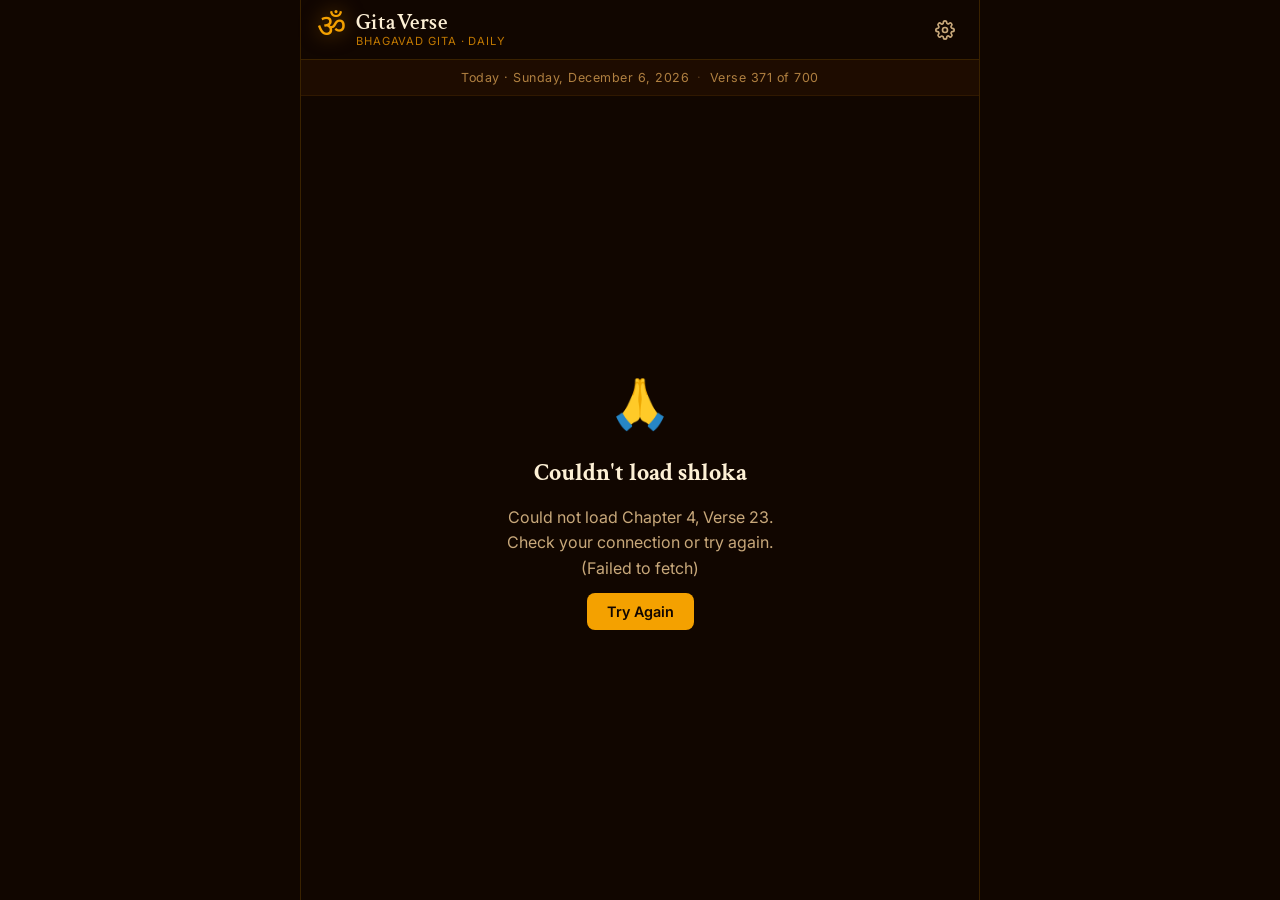
==== index.html @ 16f5df85 "Fix app stability, audio source, and simplify today-only UX" ====
<!DOCTYPE html>
<html lang="en">
<head>
  <meta charset="UTF-8">
  <meta name="viewport" content="width=device-width, initial-scale=1.0, maximum-scale=1.0">
  <meta name="theme-color" content="#1a0500">
  <meta name="description" content="Daily wisdom from the Bhagavad Gita — one shloka at a time, cycling through all 700 verses.">
  <meta name="apple-mobile-web-app-capable" content="yes">
  <meta name="apple-mobile-web-app-status-bar-style" content="black-translucent">
  <meta name="apple-mobile-web-app-title" content="GitaVerse">

  <!-- Open Graph -->
  <meta property="og:title" content="GitaVerse — Daily Bhagavad Gita">
  <meta property="og:description" content="One shloka a day from the Bhagavad Gita, cycling through all 700 verses.">
  <meta property="og:type" content="website">

  <title>GitaVerse — Daily Bhagavad Gita</title>

  <link rel="manifest" href="manifest.json">
  <link rel="icon" href="icon.svg" type="image/svg+xml">
  <link rel="apple-touch-icon" href="icon-192.png">

  <!-- Fonts -->
  <link rel="preconnect" href="https://fonts.googleapis.com">
  <link rel="preconnect" href="https://fonts.gstatic.com" crossorigin>
  <link href="https://fonts.googleapis.com/css2?family=Noto+Sans+Devanagari:wght@400;500;700&family=Crimson+Text:ital,wght@0,400;0,600;1,400;1,600&family=Inter:wght@300;400;500;600&display=swap" rel="stylesheet">

  <link rel="stylesheet" href="style.css">
</head>
<body>
  <div class="app" id="app">

    <!-- Header -->
    <header class="header">
      <div class="header-inner">
        <div class="logo">
          <span class="om" aria-hidden="true">ॐ</span>
          <div class="logo-text">
            <span class="logo-title">GitaVerse</span>
            <span class="logo-sub">Bhagavad Gita · Daily</span>
          </div>
        </div>
        <button class="icon-btn" id="settingsBtn" aria-label="Settings" title="Settings">
          <svg width="20" height="20" viewBox="0 0 24 24" fill="none" stroke="currentColor" stroke-width="2">
            <circle cx="12" cy="12" r="3"/>
            <path d="M19.4 15a1.65 1.65 0 0 0 .33 1.82l.06.06a2 2 0 0 1-2.83 2.83l-.06-.06a1.65 1.65 0 0 0-1.82-.33 1.65 1.65 0 0 0-1 1.51V21a2 2 0 0 1-4 0v-.09A1.65 1.65 0 0 0 9 19.4a1.65 1.65 0 0 0-1.82.33l-.06.06a2 2 0 0 1-2.83-2.83l.06-.06A1.65 1.65 0 0 0 4.68 15a1.65 1.65 0 0 0-1.51-1H3a2 2 0 0 1 0-4h.09A1.65 1.65 0 0 0 4.6 9a1.65 1.65 0 0 0-.33-1.82l-.06-.06a2 2 0 0 1 2.83-2.83l.06.06A1.65 1.65 0 0 0 9 4.68a1.65 1.65 0 0 0 1-1.51V3a2 2 0 0 1 4 0v.09a1.65 1.65 0 0 0 1 1.51 1.65 1.65 0 0 0 1.82-.33l.06-.06a2 2 0 0 1 2.83 2.83l-.06.06A1.65 1.65 0 0 0 19.4 9a1.65 1.65 0 0 0 1.51 1H21a2 2 0 0 1 0 4h-.09a1.65 1.65 0 0 0-1.51 1z"/>
          </svg>
        </button>
      </div>
    </header>

    <!-- Day strip -->
    <div class="day-strip">
      <span id="dateDisplay"></span>
      <span class="day-divider">·</span>
      <span id="dayProgress"></span>
    </div>

    <!-- Main -->
    <main class="main" id="main">

      <!-- Loading -->
      <div class="state-loading" id="stateLoading">
        <div class="loader-om">ॐ</div>
        <p>Loading today's shloka…</p>
      </div>

      <!-- Error -->
      <div class="state-error hidden" id="stateError">
        <div class="state-icon">🙏</div>
        <h2>Couldn't load shloka</h2>
        <p id="errorMsg">Please check your connection and try again.</p>
        <button class="btn-primary" id="retryBtn">Try Again</button>
      </div>

      <!-- Shloka Card -->
      <article class="shloka-card hidden" id="shlokaCard">

        <!-- Verse badge -->
        <div class="verse-badge">
          <span class="chapter-label">Chapter <span id="chNum"></span> · Verse <span id="vNum"></span></span>
          <span class="chapter-name" id="chName"></span>
        </div>

        <!-- Sanskrit -->
        <section class="sanskrit-block" aria-label="Sanskrit shloka">
          <div class="sanskrit-text" id="sanskritText" lang="sa"></div>
          <div class="transliteration" id="translitText"></div>
        </section>

        <!-- Audio -->
        <div class="audio-row" id="audioRow">
          <button class="audio-btn" id="audioBtn" aria-label="Play Sanskrit recitation">
            <span class="audio-play-icon" id="audioPlayIcon">
              <!-- play triangle -->
              <svg width="16" height="16" viewBox="0 0 16 16" fill="currentColor"><polygon points="4,2 14,8 4,14"/></svg>
            </span>
            <span id="audioBtnLabel">Listen in Sanskrit</span>
          </button>
          <audio id="audioEl" preload="none"></audio>
        </div>

        <!-- Divider -->
        <div class="ornament">✦</div>

        <!-- Translation -->
        <section class="translation-block">
          <h2 class="block-label">Translation</h2>
          <p class="translation-text" id="translationText"></p>
          <p class="translation-attribution" id="translationAttrib"></p>
        </section>

        <!-- Commentary (collapsible) -->
        <div class="accordion hidden" id="accordionCommentary">
          <button class="accordion-trigger" aria-expanded="false" aria-controls="panelCommentary">
            <span>Commentary</span>
            <span class="accordion-icon">+</span>
          </button>
          <div class="accordion-panel hidden" id="panelCommentary" role="region">
            <p class="commentary-text" id="commentaryText"></p>
          </div>
        </div>

        <!-- AI Insight (always visible) -->
        <section class="ai-section" id="aiSection">
          <div class="ai-header">
            <h2 class="block-label">✨ AI Insight</h2>
            <button class="btn-secondary btn-sm" id="aiRefresh">↺ New Insight</button>
          </div>
          <div id="aiSetupPrompt" class="ai-setup">
            <p>Add your Anthropic API key in <strong>Settings</strong> to get personalized, modern insights about this shloka from Claude.</p>
            <button class="btn-secondary btn-sm" id="aiOpenSettings">Open Settings</button>
          </div>
          <div id="aiInsightContent" class="hidden">
            <div id="aiLoading" class="ai-loading hidden">
              <div class="loader-om small">ॐ</div>
              <span>Contemplating…</span>
            </div>
            <div id="aiText" class="ai-text"></div>
          </div>
        </section>

      </article>
    </main>



  </div><!-- /.app -->

  <!-- Settings Drawer -->
  <div class="drawer-overlay hidden" id="drawerOverlay" aria-hidden="true"></div>
  <aside class="settings-drawer hidden" id="settingsDrawer" role="dialog" aria-label="Settings" aria-modal="true">
    <div class="drawer-header">
      <h2>Settings</h2>
      <button class="icon-btn" id="closeSettings" aria-label="Close settings">
        <svg width="20" height="20" viewBox="0 0 24 24" fill="none" stroke="currentColor" stroke-width="2.5"><line x1="18" y1="6" x2="6" y2="18"/><line x1="6" y1="6" x2="18" y2="18"/></svg>
      </button>
    </div>
    <div class="drawer-body">

      <div class="setting-group">
        <label class="setting-label" for="apiKeyInput">Anthropic API Key</label>
        <p class="setting-desc">
          Powers the ✨ AI Insight feature — Claude gives you a personalized,
          conversational take on each shloka. Your key is stored locally on this device only.
        </p>
        <input type="password" id="apiKeyInput" class="text-input" placeholder="sk-ant-api03-…" autocomplete="off" spellcheck="false">
        <div class="btn-row">
          <button class="btn-primary btn-sm" id="saveApiKey">Save Key</button>
          <button class="btn-ghost btn-sm" id="clearApiKey">Clear</button>
        </div>
        <p class="api-key-status" id="apiKeyStatus"></p>
      </div>

      <div class="setting-group">
        <label class="setting-label">About GitaVerse</label>
        <p class="setting-desc">
          Shows one shloka per day from all 700 verses of the Bhagavad Gita in a
          deterministic sequence — no repeats for 700 days (~2 years), then it cycles.
          The order is the same for everyone, no account or database needed.
        </p>
        <p class="setting-desc">
          <strong>Data:</strong> Translations by Swami Sivananda via the
          <a href="https://vedicscriptures.github.io" target="_blank" rel="noopener" class="link">Vedic Scriptures API</a>.
          Sanskrit audio from <a href="https://gita-audio.jkyog.org" target="_blank" rel="noopener" class="link">gita-audio.jkyog.org</a>.
        </p>
      </div>

      <div class="setting-group">
        <label class="setting-label">Cache</label>
        <p class="setting-desc">Loaded shlokas are cached locally for offline use.</p>
        <button class="btn-ghost btn-sm" id="clearCache">Clear Cache</button>
        <span class="setting-desc" id="cacheInfo"></span>
      </div>

    </div>
  </aside>

  <!-- Force-clear stale service workers (timeout-guarded, never blocks app) -->
  <script>
    window.__swReady = Promise.race([
      (async function() {
        try {
          if ('serviceWorker' in navigator) {
            const regs = await navigator.serviceWorker.getRegistrations();
            for (const r of regs) { await r.unregister(); }
            const keys = await caches.keys();
            await Promise.all(keys.map(k => caches.delete(k)));
            if (regs.length || keys.length)
              console.log('[SW] Cleared', regs.length, 'workers,', keys.length, 'caches');
          }
        } catch(e) { console.warn('[SW] cleanup error:', e); }
      })(),
      new Promise(r => setTimeout(r, 2000))   // never block longer than 2 s
    ]);
  </script>
  <script src="app.js"></script>
</body>
</html>
---- style.css ----
/* ============================================================
   GitaVerse — CSS
   Mobile-first, dark saffron/gold spiritual theme
   ============================================================ */

/* --- Custom Properties --- */
:root {
  --bg:          #110600;
  --bg-card:     #1e0c00;
  --bg-card2:    #260f00;
  --border:      rgba(244, 161, 0, 0.18);
  --border-soft: rgba(244, 161, 0, 0.08);

  --gold:        #f4a100;
  --gold-light:  #ffd066;
  --gold-dim:    #c07800;
  --saffron:     #e06b00;
  --cream:       #fdf0d5;
  --cream-dim:   #c8a87a;
  --muted:       #7a5c38;

  --text:        #fdf0d5;
  --text-dim:    #b08040;

  --font-deva:   'Noto Sans Devanagari', serif;
  --font-serif:  'Crimson Text', Georgia, serif;
  --font-ui:     'Inter', system-ui, sans-serif;

  --radius:      14px;
  --radius-sm:   8px;
  --shadow:      0 4px 24px rgba(0,0,0,0.5);

  --header-h:    60px;
  --strip-h:     36px;
}

/* --- Reset & Base --- */
*, *::before, *::after { box-sizing: border-box; margin: 0; padding: 0; }

html {
  font-size: 16px;
  -webkit-text-size-adjust: 100%;
  scroll-behavior: smooth;
  overflow: hidden;
}

body {
  background: var(--bg);
  color: var(--text);
  font-family: var(--font-ui);
  line-height: 1.6;
  min-height: 100dvh;
  overscroll-behavior: none;
  overflow: hidden;
}

a { color: var(--gold); }
a:hover { color: var(--gold-light); }
.link { text-decoration: underline; text-underline-offset: 3px; }

.hidden { display: none !important; }

/* --- App Shell --- */
.app {
  display: flex;
  flex-direction: column;
  height: 100dvh;
  max-width: 680px;
  margin: 0 auto;
  position: relative;
}

/* --- Header --- */
.header {
  position: sticky;
  top: 0;
  z-index: 100;
  background: var(--bg);
  border-bottom: 1px solid var(--border);
  height: var(--header-h);
}

.header-inner {
  display: flex;
  align-items: center;
  justify-content: space-between;
  height: 100%;
  padding: 0 16px;
}

.logo {
  display: flex;
  align-items: center;
  gap: 10px;
}

.om {
  font-family: var(--font-deva);
  font-size: 2rem;
  color: var(--gold);
  line-height: 1;
  text-shadow: 0 0 20px rgba(244,161,0,0.5);
  user-select: none;
}

.logo-text {
  display: flex;
  flex-direction: column;
  gap: 1px;
}

.logo-title {
  font-family: var(--font-serif);
  font-size: 1.25rem;
  font-weight: 600;
  color: var(--cream);
  letter-spacing: 0.02em;
  line-height: 1;
}

.logo-sub {
  font-size: 0.7rem;
  color: var(--gold-dim);
  letter-spacing: 0.08em;
  text-transform: uppercase;
  line-height: 1;
}

.icon-btn {
  background: none;
  border: none;
  color: var(--cream-dim);
  cursor: pointer;
  padding: 8px;
  border-radius: var(--radius-sm);
  display: flex;
  align-items: center;
  justify-content: center;
  transition: color 0.2s, background 0.2s;
}
.icon-btn:hover { color: var(--gold); background: rgba(244,161,0,0.08); }

/* --- Day Strip --- */
.day-strip {
  height: var(--strip-h);
  display: flex;
  align-items: center;
  justify-content: center;
  gap: 8px;
  font-size: 0.78rem;
  color: var(--text-dim);
  background: var(--bg-card);
  border-bottom: 1px solid var(--border-soft);
  letter-spacing: 0.04em;
}

.day-divider { opacity: 0.4; }

/* --- Main --- */
.main {
  flex: 1;
  min-height: 0;
  padding: 12px 12px;
  display: flex;
  flex-direction: column;
  overflow: hidden;
}

/* --- Loading State --- */
.state-loading, .state-error {
  flex: 1;
  display: flex;
  flex-direction: column;
  align-items: center;
  justify-content: center;
  gap: 16px;
  text-align: center;
  color: var(--cream-dim);
  padding: 40px 20px;
}

.loader-om {
  font-family: var(--font-deva);
  font-size: 4rem;
  color: var(--gold);
  animation: om-pulse 2s ease-in-out infinite;
  text-shadow: 0 0 30px rgba(244,161,0,0.4);
}

.loader-om.small { font-size: 2rem; }

@keyframes om-pulse {
  0%, 100% { opacity: 0.6; transform: scale(0.95); }
  50%       { opacity: 1;   transform: scale(1.05); }
}

.state-error { gap: 12px; }
.state-icon { font-size: 3rem; }
.state-error h2 { color: var(--cream); font-family: var(--font-serif); font-size: 1.5rem; }
.state-error p  { color: var(--cream-dim); max-width: 280px; }

/* --- Shloka Card --- */
.shloka-card {
  background: var(--bg-card);
  border: 1px solid var(--border);
  border-radius: var(--radius);
  overflow: hidden;
  box-shadow: var(--shadow);
  animation: card-in 0.4s ease;
  flex: 1;
  min-height: 0;
  display: grid;
  grid-template-rows: auto auto auto auto auto auto 1fr;
}

@keyframes card-in {
  from { opacity: 0; transform: translateY(12px); }
  to   { opacity: 1; transform: translateY(0); }
}

/* --- Verse Badge --- */
.verse-badge {
  padding: 10px 14px 8px;
  background: linear-gradient(135deg, rgba(244,161,0,0.12), rgba(224,107,0,0.06));
  border-bottom: 1px solid var(--border-soft);
  display: flex;
  flex-direction: column;
  gap: 4px;
}

.chapter-label {
  font-size: 0.78rem;
  text-transform: uppercase;
  letter-spacing: 0.1em;
  color: var(--gold);
  font-weight: 500;
}

.chapter-name {
  font-family: var(--font-serif);
  font-style: italic;
  font-size: 0.92rem;
  color: var(--cream-dim);
}

/* --- Sanskrit Block --- */
.sanskrit-block {
  padding: 12px 14px 10px;
  text-align: center;
  border-bottom: 1px solid var(--border-soft);
}

.sanskrit-text {
  font-family: var(--font-deva);
  font-size: clamp(1rem, 3.3vw, 1.25rem);
  color: var(--gold-light);
  line-height: 1.45;
  margin-bottom: 8px;
  text-shadow: 0 0 40px rgba(255,208,102,0.15);
  white-space: pre-wrap;
  display: -webkit-box;
  -webkit-line-clamp: 3;
  -webkit-box-orient: vertical;
  overflow: hidden;
}

.transliteration {
  font-family: var(--font-serif);
  font-style: italic;
  font-size: clamp(0.78rem, 2.2vw, 0.92rem);
  color: var(--cream-dim);
  line-height: 1.35;
  white-space: pre-wrap;
  display: -webkit-box;
  -webkit-line-clamp: 2;
  -webkit-box-orient: vertical;
  overflow: hidden;
}

/* --- Audio Row --- */
.audio-row {
  padding: 8px 14px;
  border-bottom: 1px solid var(--border-soft);
  display: flex;
  align-items: center;
  gap: 12px;
}

.audio-btn {
  display: flex;
  align-items: center;
  gap: 8px;
  background: rgba(244,161,0,0.1);
  border: 1px solid rgba(244,161,0,0.25);
  border-radius: 999px;
  color: var(--gold);
  font-size: 0.85rem;
  font-family: var(--font-ui);
  padding: 8px 18px;
  cursor: pointer;
  transition: background 0.2s, border-color 0.2s;
  flex-shrink: 0;
}

.audio-btn:hover  { background: rgba(244,161,0,0.18); border-color: rgba(244,161,0,0.5); }
.audio-btn:active { background: rgba(244,161,0,0.25); }

.audio-btn.playing { color: var(--saffron); border-color: var(--saffron); }
.audio-btn.loading { opacity: 0.7; cursor: wait; }

.audio-play-icon {
  display: flex;
  align-items: center;
}

/* --- Ornament Divider --- */
.ornament {
  text-align: center;
  color: var(--gold-dim);
  font-size: 0.75rem;
  padding: 6px 0;
  letter-spacing: 0.5em;
  opacity: 0.6;
}

/* --- Translation Block --- */
.translation-block {
  padding: 10px 14px 8px;
  border-bottom: 1px solid var(--border-soft);
}

.block-label {
  font-size: 0.72rem;
  text-transform: uppercase;
  letter-spacing: 0.1em;
  color: var(--muted);
  margin-bottom: 6px;
  font-family: var(--font-ui);
  font-weight: 500;
}

.translation-text {
  font-family: var(--font-serif);
  font-size: clamp(0.95rem, 3vw, 1.05rem);
  line-height: 1.45;
  color: var(--cream);
  display: -webkit-box;
  -webkit-line-clamp: 4;
  -webkit-box-orient: vertical;
  overflow: hidden;
}

.translation-attribution {
  margin-top: 4px;
  font-size: 0.72rem;
  color: var(--muted);
  font-style: italic;
}

/* --- Accordion --- */
.accordion {
  border-bottom: 1px solid var(--border-soft);
}

.accordion:last-child { border-bottom: none; }

.accordion-trigger {
  width: 100%;
  background: none;
  border: none;
  color: var(--cream-dim);
  font-family: var(--font-ui);
  font-size: 0.9rem;
  cursor: pointer;
  display: flex;
  align-items: center;
  justify-content: space-between;
  padding: 14px 20px;
  text-align: left;
  transition: color 0.2s, background 0.2s;
}

.accordion-trigger:hover { color: var(--gold); background: rgba(244,161,0,0.04); }
.accordion-trigger[aria-expanded="true"] { color: var(--gold); }

.accordion-icon {
  font-size: 1.2rem;
  line-height: 1;
  transition: transform 0.2s;
  color: var(--gold-dim);
}

.accordion-trigger[aria-expanded="true"] .accordion-icon {
  transform: rotate(45deg);
}

.accordion-panel {
  padding: 0 20px 18px;
}

.word-meanings {
  font-family: var(--font-ui);
  font-size: 0.88rem;
  line-height: 1.8;
  color: var(--cream-dim);
}

.commentary-text {
  font-family: var(--font-serif);
  font-size: 1rem;
  line-height: 1.75;
  color: var(--cream-dim);
}

/* --- AI Accordion --- */
.ai-section {
  border-bottom: none;
  padding: 8px 14px 10px;
  min-height: 0;
}

.ai-header {
  display: flex;
  align-items: center;
  justify-content: space-between;
  gap: 8px;
  margin-bottom: 6px;
}

.ai-setup { text-align: center; }
.ai-setup p { font-size: 0.8rem; color: var(--cream-dim); line-height: 1.4; margin-bottom: 8px; }

.ai-loading {
  display: flex;
  align-items: center;
  gap: 10px;
  justify-content: center;
  padding: 16px 0;
  color: var(--gold-dim);
  font-size: 0.9rem;
}

.ai-text {
  font-family: var(--font-serif);
  font-size: 0.92rem;
  line-height: 1.45;
  color: var(--cream);
  white-space: pre-wrap;
  margin-bottom: 0;
  display: -webkit-box;
  -webkit-line-clamp: 6;
  -webkit-box-orient: vertical;
  overflow: hidden;
}

/* --- Navigation Bar (removed — today only) --- */

/* --- Buttons --- */
.btn-primary {
  background: var(--gold);
  color: var(--bg);
  border: none;
  border-radius: var(--radius-sm);
  font-family: var(--font-ui);
  font-size: 0.9rem;
  font-weight: 600;
  padding: 10px 20px;
  cursor: pointer;
  transition: background 0.2s, transform 0.1s;
}

.btn-primary:hover  { background: var(--gold-light); }
.btn-primary:active { transform: scale(0.97); }

.btn-secondary {
  background: rgba(244,161,0,0.12);
  color: var(--gold);
  border: 1px solid rgba(244,161,0,0.3);
  border-radius: var(--radius-sm);
  font-family: var(--font-ui);
  font-size: 0.9rem;
  font-weight: 500;
  padding: 10px 20px;
  cursor: pointer;
  transition: background 0.2s;
}

.btn-secondary:hover { background: rgba(244,161,0,0.2); }

.btn-ghost {
  background: none;
  color: var(--muted);
  border: 1px solid rgba(255,255,255,0.1);
  border-radius: var(--radius-sm);
  font-family: var(--font-ui);
  font-size: 0.9rem;
  padding: 10px 20px;
  cursor: pointer;
  transition: color 0.2s, border-color 0.2s;
}

.btn-ghost:hover { color: var(--cream-dim); border-color: rgba(255,255,255,0.2); }

.btn-sm { font-size: 0.82rem; padding: 7px 14px; }

.btn-row {
  display: flex;
  gap: 8px;
  margin-top: 10px;
}

/* --- Settings Drawer --- */
.drawer-overlay {
  position: fixed;
  inset: 0;
  background: rgba(0,0,0,0.6);
  z-index: 200;
  animation: fade-in 0.2s ease;
}

.settings-drawer {
  position: fixed;
  bottom: 0;
  left: 50%;
  transform: translateX(-50%);
  width: 100%;
  max-width: 680px;
  max-height: 85dvh;
  background: var(--bg-card);
  border-top: 1px solid var(--border);
  border-radius: var(--radius) var(--radius) 0 0;
  z-index: 201;
  overflow-y: auto;
  animation: drawer-up 0.3s cubic-bezier(0.32, 0.72, 0, 1);
}

@keyframes drawer-up {
  from { transform: translateX(-50%) translateY(100%); }
  to   { transform: translateX(-50%) translateY(0); }
}

@keyframes fade-in {
  from { opacity: 0; }
  to   { opacity: 1; }
}

.drawer-header {
  display: flex;
  align-items: center;
  justify-content: space-between;
  padding: 16px 20px;
  border-bottom: 1px solid var(--border-soft);
  position: sticky;
  top: 0;
  background: var(--bg-card);
}

.drawer-header h2 {
  font-family: var(--font-serif);
  font-size: 1.3rem;
  color: var(--cream);
}

.drawer-body {
  padding: 8px 20px 40px;
}

.setting-group {
  padding: 20px 0;
  border-bottom: 1px solid var(--border-soft);
}

.setting-group:last-child { border-bottom: none; }

.setting-label {
  display: block;
  font-weight: 600;
  font-size: 0.9rem;
  color: var(--cream);
  margin-bottom: 6px;
}

.setting-desc {
  font-size: 0.83rem;
  color: var(--cream-dim);
  line-height: 1.6;
  margin-bottom: 10px;
}

.text-input {
  width: 100%;
  background: rgba(255,255,255,0.06);
  border: 1px solid var(--border);
  border-radius: var(--radius-sm);
  color: var(--cream);
  font-family: var(--font-ui);
  font-size: 0.88rem;
  padding: 10px 12px;
  margin-bottom: 4px;
  transition: border-color 0.2s;
  outline: none;
}

.text-input:focus { border-color: var(--gold); }
.text-input::placeholder { color: var(--muted); }

.api-key-status {
  font-size: 0.8rem;
  margin-top: 8px;
  min-height: 1.2em;
}

.api-key-status.ok    { color: #7ecb7e; }
.api-key-status.error { color: #e07070; }

/* --- Responsive (larger screens) --- */
@media (min-width: 480px) {
  .main { padding: 12px 14px; }
  .verse-badge, .sanskrit-block, .translation-block,
  .accordion-trigger, .accordion-panel, .audio-row, .ai-section {
    padding-left: 18px;
    padding-right: 18px;
  }
  .logo-title { font-size: 1.4rem; }
}

@media (min-width: 680px) {
  .app { border-left: 1px solid var(--border); border-right: 1px solid var(--border); }
}

/* --- Print --- */
@media print {
  .header, .day-strip, .audio-row, .accordion { display: none; }
  .shloka-card { border: 1px solid #ccc; box-shadow: none; }
  body { background: white; color: black; }
  .sanskrit-text { color: #333; }
  .translation-text { color: #111; }
}
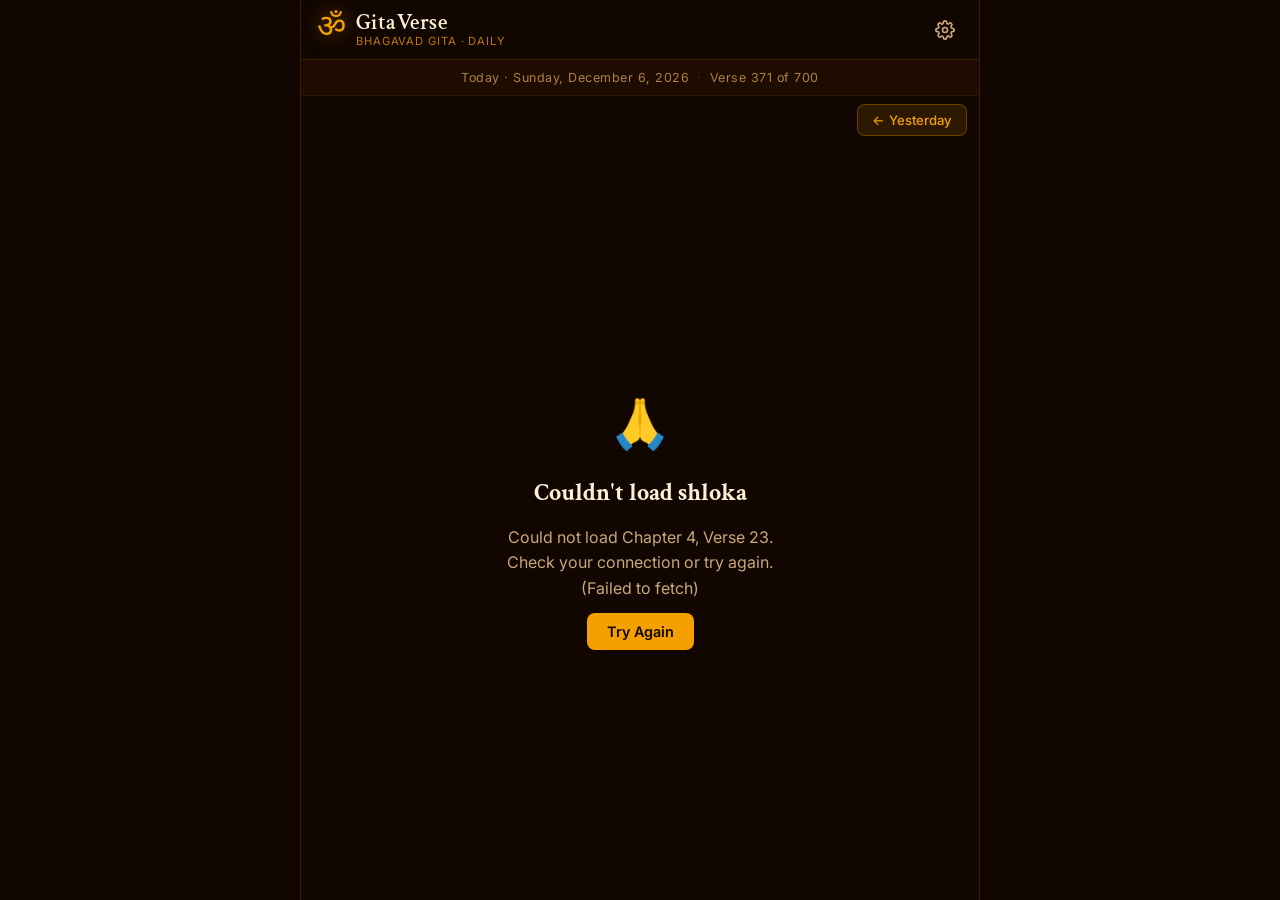
==== commit 6cf3eb2c: "Add yesterday toggle and harden audio loading for regional failures" ====
--- a/index.html
+++ b/index.html
@@ -56,6 +56,10 @@
       <span id="dayProgress"></span>
     </div>
 
+    <div class="history-nav">
+      <button class="btn-secondary btn-sm" id="yesterdayBtn">← Yesterday</button>
+    </div>
+
     <!-- Main -->
     <main class="main" id="main">
 
@@ -132,6 +136,10 @@
             <button class="btn-secondary btn-sm" id="aiOpenSettings">Open Settings</button>
           </div>
           <div id="aiInsightContent" class="hidden">
+            <div id="captchaWrap" class="captcha-wrap hidden">
+              <p class="captcha-text">Complete CAPTCHA verification to generate insight.</p>
+              <div id="turnstileWidget"></div>
+            </div>
             <div id="aiLoading" class="ai-loading hidden">
               <div class="loader-om small">ॐ</div>
               <span>Contemplating…</span>
--- a/style.css
+++ b/style.css
@@ -155,6 +155,12 @@
 }
 
 .day-divider { opacity: 0.4; }
+
+.history-nav {
+  display: flex;
+  justify-content: flex-end;
+  padding: 8px 12px 0;
+}
 
 /* --- Main --- */
 .main {
@@ -417,6 +423,7 @@
   border-bottom: none;
   padding: 8px 14px 10px;
   min-height: 0;
+  overflow-y: auto;
 }
 
 .ai-header {
@@ -438,6 +445,27 @@
   padding: 16px 0;
   color: var(--gold-dim);
   font-size: 0.9rem;
+}
+
+.captcha-wrap {
+  border: 1px solid var(--border-soft);
+  border-radius: var(--radius-sm);
+  padding: 8px;
+  margin-bottom: 8px;
+  background: rgba(244,161,0,0.03);
+}
+
+.captcha-text {
+  font-size: 0.78rem;
+  color: var(--cream-dim);
+  margin-bottom: 6px;
+}
+
+#turnstileWidget {
+  min-height: 68px;
+  display: flex;
+  justify-content: center;
+  align-items: center;
 }
 
 .ai-text {
@@ -447,10 +475,6 @@
   color: var(--cream);
   white-space: pre-wrap;
   margin-bottom: 0;
-  display: -webkit-box;
-  -webkit-line-clamp: 6;
-  -webkit-box-orient: vertical;
-  overflow: hidden;
 }
 
 /* --- Navigation Bar (removed — today only) --- */
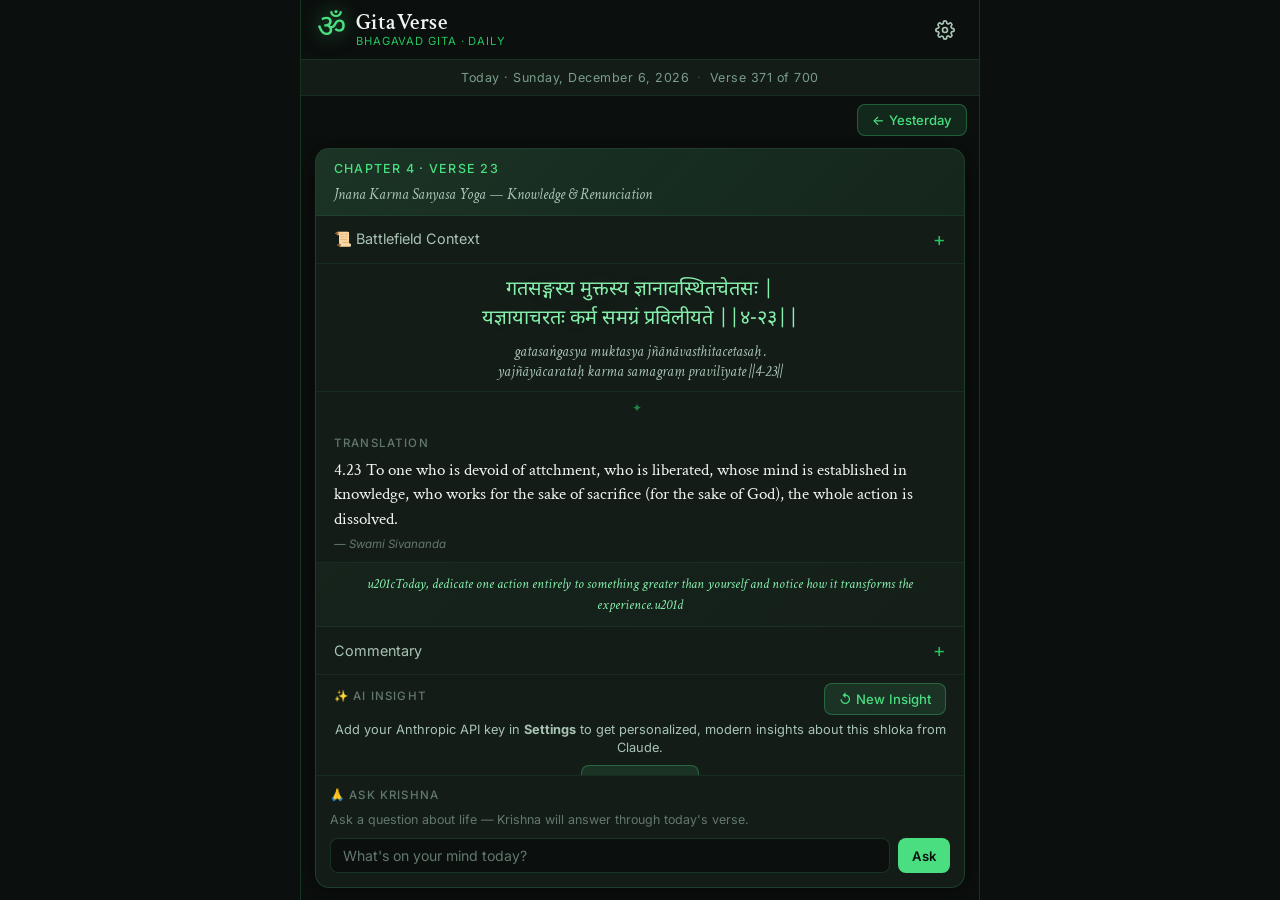
==== commit a44f167b: "Add 3 AI features + forest/jade color refresh Features: - Story Mode: pre-generated Mahabharata batt" ====
--- a/index.html
+++ b/index.html
@@ -3,7 +3,7 @@
 <head>
   <meta charset="UTF-8">
   <meta name="viewport" content="width=device-width, initial-scale=1.0, maximum-scale=1.0">
-  <meta name="theme-color" content="#1a0500">
+  <meta name="theme-color" content="#0b0f0d">
   <meta name="description" content="Daily wisdom from the Bhagavad Gita — one shloka at a time, cycling through all 700 verses.">
   <meta name="apple-mobile-web-app-capable" content="yes">
   <meta name="apple-mobile-web-app-status-bar-style" content="black-translucent">
@@ -84,6 +84,17 @@
         <div class="verse-badge">
           <span class="chapter-label">Chapter <span id="chNum"></span> · Verse <span id="vNum"></span></span>
           <span class="chapter-name" id="chName"></span>
+        </div>
+
+        <!-- Story Mode (collapsible) -->
+        <div class="accordion hidden" id="accordionStory">
+          <button class="accordion-trigger" aria-expanded="false" aria-controls="panelStory">
+            <span>📜 Battlefield Context</span>
+            <span class="accordion-icon">+</span>
+          </button>
+          <div class="accordion-panel hidden" id="panelStory" role="region">
+            <p class="story-text" id="storyText"></p>
+          </div>
         </div>
 
         <!-- Sanskrit -->
@@ -114,6 +125,11 @@
           <p class="translation-attribution" id="translationAttrib"></p>
         </section>
 
+        <!-- Daily Reflection -->
+        <div class="reflection-card hidden" id="reflectionCard">
+          <p class="reflection-text" id="reflectionText"></p>
+        </div>
+
         <!-- Commentary (collapsible) -->
         <div class="accordion hidden" id="accordionCommentary">
           <button class="accordion-trigger" aria-expanded="false" aria-controls="panelCommentary">
@@ -146,6 +162,21 @@
             </div>
             <div id="aiText" class="ai-text"></div>
           </div>
+        </section>
+
+        <!-- Ask Krishna -->
+        <section class="ask-krishna-section" id="askKrishnaSection">
+          <h2 class="block-label">🙏 Ask Krishna</h2>
+          <p class="ask-krishna-hint">Ask a question about life — Krishna will answer through today's verse.</p>
+          <div class="ask-krishna-input-row">
+            <input type="text" id="askKrishnaInput" class="ask-krishna-input" placeholder="What's on your mind today?" maxlength="500" autocomplete="off">
+            <button class="btn-primary btn-sm" id="askKrishnaBtn">Ask</button>
+          </div>
+          <div id="askKrishnaLoading" class="ai-loading hidden">
+            <div class="loader-om small">ॐ</div>
+            <span>Krishna contemplates…</span>
+          </div>
+          <div id="askKrishnaResponse" class="ask-krishna-response hidden"></div>
         </section>
 
       </article>
--- a/style.css
+++ b/style.css
@@ -1,26 +1,26 @@
 /* ============================================================
    GitaVerse — CSS
-   Mobile-first, dark saffron/gold spiritual theme
+   Mobile-first, dark forest/jade spiritual theme
    ============================================================ */
 
 /* --- Custom Properties --- */
 :root {
-  --bg:          #110600;
-  --bg-card:     #1e0c00;
-  --bg-card2:    #260f00;
-  --border:      rgba(244, 161, 0, 0.18);
-  --border-soft: rgba(244, 161, 0, 0.08);
-
-  --gold:        #f4a100;
-  --gold-light:  #ffd066;
-  --gold-dim:    #c07800;
-  --saffron:     #e06b00;
-  --cream:       #fdf0d5;
-  --cream-dim:   #c8a87a;
-  --muted:       #7a5c38;
-
-  --text:        #fdf0d5;
-  --text-dim:    #b08040;
+  --bg:          #0b0f0d;
+  --bg-card:     #141c18;
+  --bg-card2:    #1a2520;
+  --border:      rgba(74, 222, 128, 0.18);
+  --border-soft: rgba(74, 222, 128, 0.08);
+
+  --gold:        #4ade80;
+  --gold-light:  #86efac;
+  --gold-dim:    #22c55e;
+  --saffron:     #34d399;
+  --cream:       #f0f5f2;
+  --cream-dim:   #a8c4b4;
+  --muted:       #63786d;
+
+  --text:        #f0f5f2;
+  --text-dim:    #7a9e8a;
 
   --font-deva:   'Noto Sans Devanagari', serif;
   --font-serif:  'Crimson Text', Georgia, serif;
@@ -99,7 +99,7 @@
   font-size: 2rem;
   color: var(--gold);
   line-height: 1;
-  text-shadow: 0 0 20px rgba(244,161,0,0.5);
+  text-shadow: 0 0 20px rgba(74,222,128,0.5);
   user-select: none;
 }
 
@@ -138,7 +138,7 @@
   justify-content: center;
   transition: color 0.2s, background 0.2s;
 }
-.icon-btn:hover { color: var(--gold); background: rgba(244,161,0,0.08); }
+.icon-btn:hover { color: var(--gold); background: rgba(74,222,128,0.08); }
 
 /* --- Day Strip --- */
 .day-strip {
@@ -190,7 +190,7 @@
   font-size: 4rem;
   color: var(--gold);
   animation: om-pulse 2s ease-in-out infinite;
-  text-shadow: 0 0 30px rgba(244,161,0,0.4);
+  text-shadow: 0 0 30px rgba(74,222,128,0.4);
 }
 
 .loader-om.small { font-size: 2rem; }
@@ -227,7 +227,7 @@
 /* --- Verse Badge --- */
 .verse-badge {
   padding: 10px 14px 8px;
-  background: linear-gradient(135deg, rgba(244,161,0,0.12), rgba(224,107,0,0.06));
+  background: linear-gradient(135deg, rgba(74,222,128,0.12), rgba(34,197,94,0.06));
   border-bottom: 1px solid var(--border-soft);
   display: flex;
   flex-direction: column;
@@ -262,12 +262,9 @@
   color: var(--gold-light);
   line-height: 1.45;
   margin-bottom: 8px;
-  text-shadow: 0 0 40px rgba(255,208,102,0.15);
+  text-shadow: 0 0 40px rgba(134,239,172,0.15);
   white-space: pre-wrap;
-  display: -webkit-box;
-  -webkit-line-clamp: 3;
-  -webkit-box-orient: vertical;
-  overflow: hidden;
+  overflow-wrap: anywhere;
 }
 
 .transliteration {
@@ -277,10 +274,7 @@
   color: var(--cream-dim);
   line-height: 1.35;
   white-space: pre-wrap;
-  display: -webkit-box;
-  -webkit-line-clamp: 2;
-  -webkit-box-orient: vertical;
-  overflow: hidden;
+  overflow-wrap: anywhere;
 }
 
 /* --- Audio Row --- */
@@ -296,8 +290,8 @@
   display: flex;
   align-items: center;
   gap: 8px;
-  background: rgba(244,161,0,0.1);
-  border: 1px solid rgba(244,161,0,0.25);
+  background: rgba(74,222,128,0.1);
+  border: 1px solid rgba(74,222,128,0.25);
   border-radius: 999px;
   color: var(--gold);
   font-size: 0.85rem;
@@ -308,8 +302,8 @@
   flex-shrink: 0;
 }
 
-.audio-btn:hover  { background: rgba(244,161,0,0.18); border-color: rgba(244,161,0,0.5); }
-.audio-btn:active { background: rgba(244,161,0,0.25); }
+.audio-btn:hover  { background: rgba(74,222,128,0.18); border-color: rgba(74,222,128,0.5); }
+.audio-btn:active { background: rgba(74,222,128,0.25); }
 
 .audio-btn.playing { color: var(--saffron); border-color: var(--saffron); }
 .audio-btn.loading { opacity: 0.7; cursor: wait; }
@@ -350,10 +344,8 @@
   font-size: clamp(0.95rem, 3vw, 1.05rem);
   line-height: 1.45;
   color: var(--cream);
-  display: -webkit-box;
-  -webkit-line-clamp: 4;
-  -webkit-box-orient: vertical;
-  overflow: hidden;
+  white-space: pre-wrap;
+  overflow-wrap: anywhere;
 }
 
 .translation-attribution {
@@ -386,7 +378,7 @@
   transition: color 0.2s, background 0.2s;
 }
 
-.accordion-trigger:hover { color: var(--gold); background: rgba(244,161,0,0.04); }
+.accordion-trigger:hover { color: var(--gold); background: rgba(74,222,128,0.04); }
 .accordion-trigger[aria-expanded="true"] { color: var(--gold); }
 
 .accordion-icon {
@@ -452,7 +444,7 @@
   border-radius: var(--radius-sm);
   padding: 8px;
   margin-bottom: 8px;
-  background: rgba(244,161,0,0.03);
+  background: rgba(74,222,128,0.03);
 }
 
 .captcha-text {
@@ -497,9 +489,9 @@
 .btn-primary:active { transform: scale(0.97); }
 
 .btn-secondary {
-  background: rgba(244,161,0,0.12);
+  background: rgba(74,222,128,0.12);
   color: var(--gold);
-  border: 1px solid rgba(244,161,0,0.3);
+  border: 1px solid rgba(74,222,128,0.3);
   border-radius: var(--radius-sm);
   font-family: var(--font-ui);
   font-size: 0.9rem;
@@ -509,7 +501,7 @@
   transition: background 0.2s;
 }
 
-.btn-secondary:hover { background: rgba(244,161,0,0.2); }
+.btn-secondary:hover { background: rgba(74,222,128,0.2); }
 
 .btn-ghost {
   background: none;
@@ -531,6 +523,82 @@
   display: flex;
   gap: 8px;
   margin-top: 10px;
+}
+
+/* --- Story Text --- */
+.story-text {
+  font-family: var(--font-serif);
+  font-size: 0.92rem;
+  line-height: 1.6;
+  color: var(--cream-dim);
+  font-style: italic;
+}
+
+/* --- Reflection Card --- */
+.reflection-card {
+  padding: 10px 14px;
+  border-bottom: 1px solid var(--border-soft);
+  background: linear-gradient(135deg, rgba(74,222,128,0.04), rgba(34,197,94,0.02));
+}
+
+.reflection-text {
+  font-family: var(--font-serif);
+  font-size: 0.9rem;
+  line-height: 1.5;
+  color: var(--gold-light);
+  font-style: italic;
+  text-align: center;
+}
+
+.reflection-text::before { content: '\u201c'; }
+.reflection-text::after  { content: '\u201d'; }
+
+/* --- Ask Krishna --- */
+.ask-krishna-section {
+  padding: 10px 14px 14px;
+  border-top: 1px solid var(--border-soft);
+}
+
+.ask-krishna-hint {
+  font-size: 0.78rem;
+  color: var(--muted);
+  margin-bottom: 8px;
+}
+
+.ask-krishna-input-row {
+  display: flex;
+  gap: 8px;
+  align-items: stretch;
+}
+
+.ask-krishna-input {
+  flex: 1;
+  background: var(--bg);
+  border: 1px solid var(--border);
+  border-radius: var(--radius-sm);
+  color: var(--text);
+  font-family: var(--font-ui);
+  font-size: 0.88rem;
+  padding: 8px 12px;
+  outline: none;
+  transition: border-color 0.2s;
+}
+
+.ask-krishna-input:focus {
+  border-color: var(--gold);
+}
+
+.ask-krishna-input::placeholder {
+  color: var(--muted);
+}
+
+.ask-krishna-response {
+  margin-top: 10px;
+  font-family: var(--font-serif);
+  font-size: 0.92rem;
+  line-height: 1.5;
+  color: var(--cream);
+  white-space: pre-wrap;
 }
 
 /* --- Settings Drawer --- */
@@ -634,8 +702,8 @@
   min-height: 1.2em;
 }
 
-.api-key-status.ok    { color: #7ecb7e; }
-.api-key-status.error { color: #e07070; }
+.api-key-status.ok    { color: #86efac; }
+.api-key-status.error { color: #f87171; }
 
 /* --- Responsive (larger screens) --- */
 @media (min-width: 480px) {
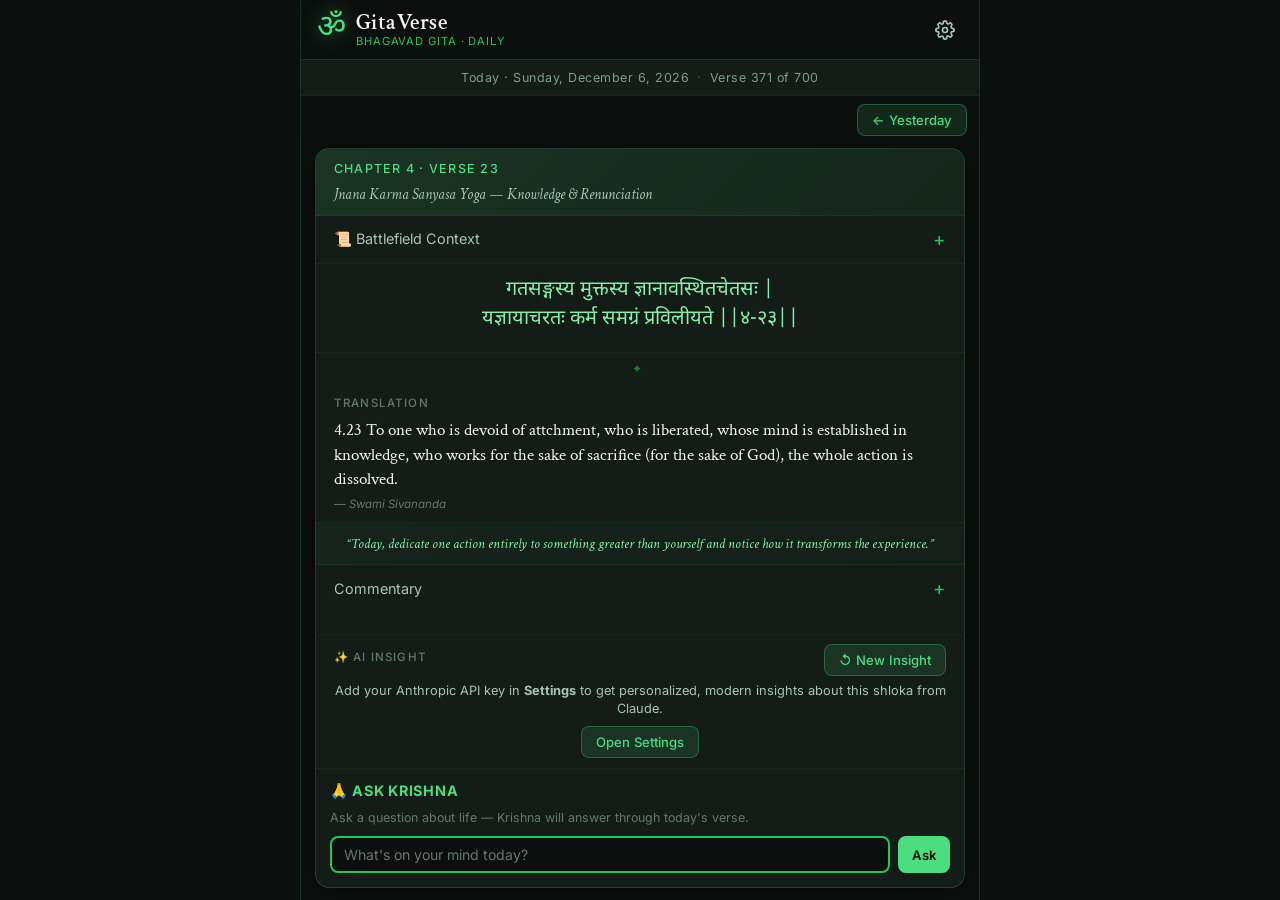
==== commit 2709ac9c: "UI polish: remove transliteration, style Ask Krishna, structured response - Remove English translite" ====
--- a/index.html
+++ b/index.html
@@ -100,7 +100,6 @@
         <!-- Sanskrit -->
         <section class="sanskrit-block" aria-label="Sanskrit shloka">
           <div class="sanskrit-text" id="sanskritText" lang="sa"></div>
-          <div class="transliteration" id="translitText"></div>
         </section>
 
         <!-- Audio -->
@@ -166,7 +165,7 @@
 
         <!-- Ask Krishna -->
         <section class="ask-krishna-section" id="askKrishnaSection">
-          <h2 class="block-label">🙏 Ask Krishna</h2>
+          <h2 class="block-label ask-krishna-label">🙏 Ask Krishna</h2>
           <p class="ask-krishna-hint">Ask a question about life — Krishna will answer through today's verse.</p>
           <div class="ask-krishna-input-row">
             <input type="text" id="askKrishnaInput" class="ask-krishna-input" placeholder="What's on your mind today?" maxlength="500" autocomplete="off">
--- a/style.css
+++ b/style.css
@@ -550,8 +550,8 @@
   text-align: center;
 }
 
-.reflection-text::before { content: '\u201c'; }
-.reflection-text::after  { content: '\u201d'; }
+.reflection-text::before { content: '\201c'; }
+.reflection-text::after  { content: '\201d'; }
 
 /* --- Ask Krishna --- */
 .ask-krishna-section {
@@ -559,6 +559,13 @@
   border-top: 1px solid var(--border-soft);
 }
 
+.ask-krishna-label {
+  font-size: 0.9rem;
+  font-weight: 700;
+  color: var(--gold);
+  letter-spacing: 0.05em;
+}
+
 .ask-krishna-hint {
   font-size: 0.78rem;
   color: var(--muted);
@@ -574,18 +581,19 @@
 .ask-krishna-input {
   flex: 1;
   background: var(--bg);
-  border: 1px solid var(--border);
+  border: 2px solid var(--gold-dim);
   border-radius: var(--radius-sm);
   color: var(--text);
   font-family: var(--font-ui);
   font-size: 0.88rem;
   padding: 8px 12px;
   outline: none;
-  transition: border-color 0.2s;
+  transition: border-color 0.2s, box-shadow 0.2s;
 }
 
 .ask-krishna-input:focus {
   border-color: var(--gold);
+  box-shadow: 0 0 0 3px rgba(74,222,128,0.15);
 }
 
 .ask-krishna-input::placeholder {
@@ -599,6 +607,9 @@
   line-height: 1.5;
   color: var(--cream);
   white-space: pre-wrap;
+  max-height: 250px;
+  overflow-y: auto;
+  padding-right: 4px;
 }
 
 /* --- Settings Drawer --- */
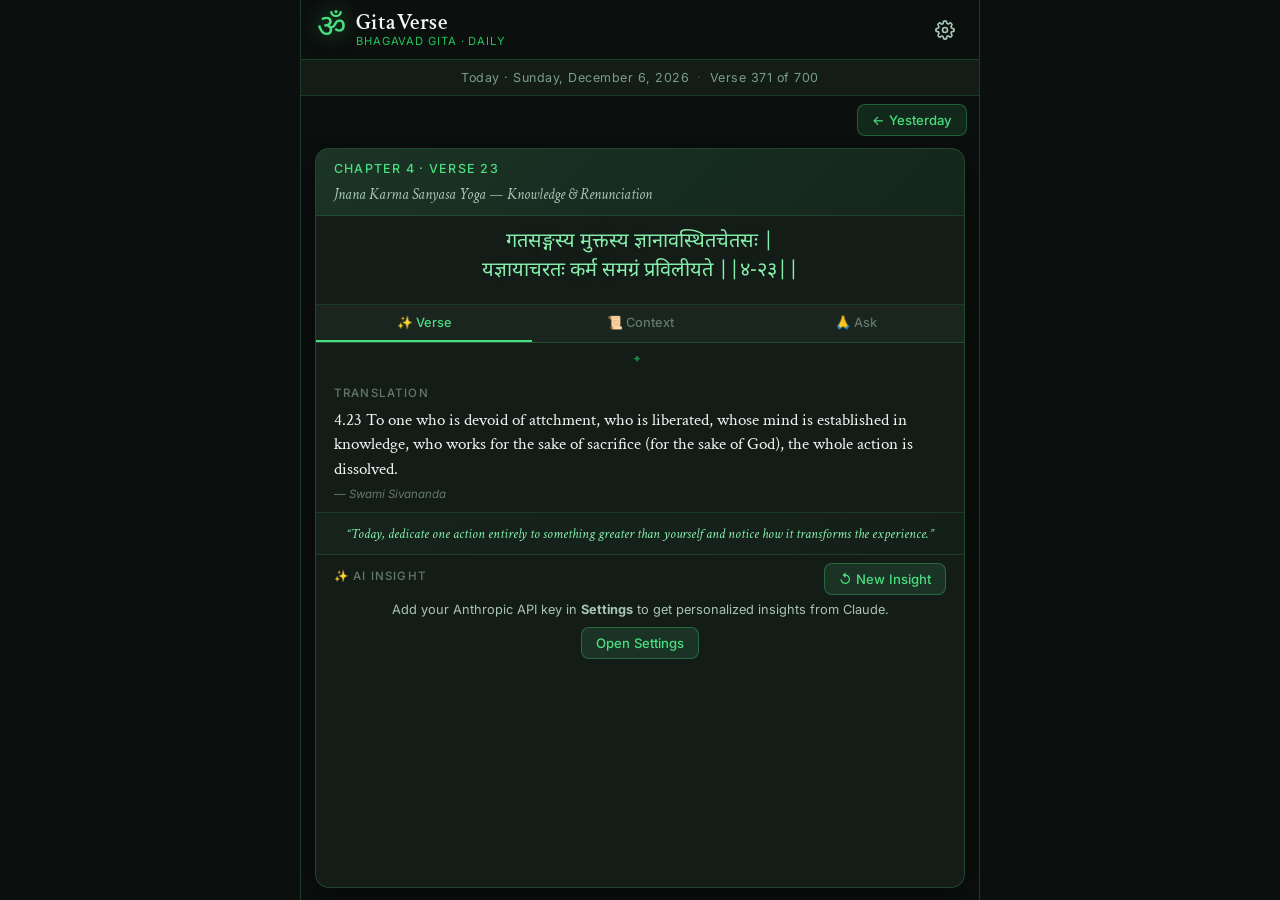
==== commit 1cdef1f4: "Tabbed layout: Verse / Context / Ask Krishna - 3 tabs replace stacked sections (saves mobile scroll)" ====
--- a/index.html
+++ b/index.html
@@ -86,18 +86,7 @@
           <span class="chapter-name" id="chName"></span>
         </div>
 
-        <!-- Story Mode (collapsible) -->
-        <div class="accordion hidden" id="accordionStory">
-          <button class="accordion-trigger" aria-expanded="false" aria-controls="panelStory">
-            <span>📜 Battlefield Context</span>
-            <span class="accordion-icon">+</span>
-          </button>
-          <div class="accordion-panel hidden" id="panelStory" role="region">
-            <p class="story-text" id="storyText"></p>
-          </div>
-        </div>
-
-        <!-- Sanskrit -->
+        <!-- Sanskrit (shared across all tabs) -->
         <section class="sanskrit-block" aria-label="Sanskrit shloka">
           <div class="sanskrit-text" id="sanskritText" lang="sa"></div>
         </section>
@@ -106,7 +95,6 @@
         <div class="audio-row" id="audioRow">
           <button class="audio-btn" id="audioBtn" aria-label="Play Sanskrit recitation">
             <span class="audio-play-icon" id="audioPlayIcon">
-              <!-- play triangle -->
               <svg width="16" height="16" viewBox="0 0 16 16" fill="currentColor"><polygon points="4,2 14,8 4,14"/></svg>
             </span>
             <span id="audioBtnLabel">Listen in Sanskrit</span>
@@ -114,69 +102,71 @@
           <audio id="audioEl" preload="none"></audio>
         </div>
 
-        <!-- Divider -->
-        <div class="ornament">✦</div>
-
-        <!-- Translation -->
-        <section class="translation-block">
-          <h2 class="block-label">Translation</h2>
-          <p class="translation-text" id="translationText"></p>
-          <p class="translation-attribution" id="translationAttrib"></p>
-        </section>
-
-        <!-- Daily Reflection -->
-        <div class="reflection-card hidden" id="reflectionCard">
-          <p class="reflection-text" id="reflectionText"></p>
-        </div>
-
-        <!-- Commentary (collapsible) -->
-        <div class="accordion hidden" id="accordionCommentary">
-          <button class="accordion-trigger" aria-expanded="false" aria-controls="panelCommentary">
-            <span>Commentary</span>
-            <span class="accordion-icon">+</span>
-          </button>
-          <div class="accordion-panel hidden" id="panelCommentary" role="region">
-            <p class="commentary-text" id="commentaryText"></p>
+        <!-- Tab Navigation -->
+        <div class="tab-bar">
+          <button class="tab-btn active" data-tab="verse">✨ Verse</button>
+          <button class="tab-btn" data-tab="context">📜 Context</button>
+          <button class="tab-btn" data-tab="ask">🙏 Ask</button>
+        </div>
+
+        <!-- Tab: Verse (default) -->
+        <div class="tab-panel active" id="tabVerse" data-tab="verse">
+          <div class="ornament">✦</div>
+          <section class="translation-block">
+            <h2 class="block-label">Translation</h2>
+            <p class="translation-text" id="translationText"></p>
+            <p class="translation-attribution" id="translationAttrib"></p>
+          </section>
+          <div class="reflection-card hidden" id="reflectionCard">
+            <p class="reflection-text" id="reflectionText"></p>
           </div>
-        </div>
-
-        <!-- AI Insight (always visible) -->
-        <section class="ai-section" id="aiSection">
-          <div class="ai-header">
-            <h2 class="block-label">✨ AI Insight</h2>
-            <button class="btn-secondary btn-sm" id="aiRefresh">↺ New Insight</button>
-          </div>
-          <div id="aiSetupPrompt" class="ai-setup">
-            <p>Add your Anthropic API key in <strong>Settings</strong> to get personalized, modern insights about this shloka from Claude.</p>
-            <button class="btn-secondary btn-sm" id="aiOpenSettings">Open Settings</button>
-          </div>
-          <div id="aiInsightContent" class="hidden">
-            <div id="captchaWrap" class="captcha-wrap hidden">
-              <p class="captcha-text">Complete CAPTCHA verification to generate insight.</p>
-              <div id="turnstileWidget"></div>
-            </div>
-            <div id="aiLoading" class="ai-loading hidden">
+          <section class="ai-section" id="aiSection">
+            <div class="ai-header">
+              <h2 class="block-label">✨ AI Insight</h2>
+              <button class="btn-secondary btn-sm" id="aiRefresh">↺ New Insight</button>
+            </div>
+            <div id="aiSetupPrompt" class="ai-setup">
+              <p>Add your Anthropic API key in <strong>Settings</strong> to get personalized insights from Claude.</p>
+              <button class="btn-secondary btn-sm" id="aiOpenSettings">Open Settings</button>
+            </div>
+            <div id="aiInsightContent" class="hidden">
+              <div id="captchaWrap" class="captcha-wrap hidden">
+                <p class="captcha-text">Complete CAPTCHA verification to generate insight.</p>
+                <div id="turnstileWidget"></div>
+              </div>
+              <div id="aiLoading" class="ai-loading hidden">
+                <div class="loader-om small">ॐ</div>
+                <span>Contemplating…</span>
+              </div>
+              <div id="aiText" class="ai-text"></div>
+            </div>
+          </section>
+        </div>
+
+        <!-- Tab: Context -->
+        <div class="tab-panel" id="tabContext" data-tab="context">
+          <section class="story-section">
+            <h2 class="block-label">📜 Battlefield Context</h2>
+            <p class="story-text" id="storyText"></p>
+          </section>
+        </div>
+
+        <!-- Tab: Ask Krishna -->
+        <div class="tab-panel" id="tabAsk" data-tab="ask">
+          <section class="ask-krishna-section">
+            <h2 class="block-label ask-krishna-label">🙏 Ask Krishna</h2>
+            <p class="ask-krishna-hint">Ask a question about life — Krishna will answer through today's verse.</p>
+            <div class="ask-krishna-input-row">
+              <input type="text" id="askKrishnaInput" class="ask-krishna-input" placeholder="What's on your mind today?" maxlength="500" autocomplete="off">
+              <button class="btn-primary btn-sm" id="askKrishnaBtn">Ask</button>
+            </div>
+            <div id="askKrishnaLoading" class="ai-loading hidden">
               <div class="loader-om small">ॐ</div>
-              <span>Contemplating…</span>
-            </div>
-            <div id="aiText" class="ai-text"></div>
-          </div>
-        </section>
-
-        <!-- Ask Krishna -->
-        <section class="ask-krishna-section" id="askKrishnaSection">
-          <h2 class="block-label ask-krishna-label">🙏 Ask Krishna</h2>
-          <p class="ask-krishna-hint">Ask a question about life — Krishna will answer through today's verse.</p>
-          <div class="ask-krishna-input-row">
-            <input type="text" id="askKrishnaInput" class="ask-krishna-input" placeholder="What's on your mind today?" maxlength="500" autocomplete="off">
-            <button class="btn-primary btn-sm" id="askKrishnaBtn">Ask</button>
-          </div>
-          <div id="askKrishnaLoading" class="ai-loading hidden">
-            <div class="loader-om small">ॐ</div>
-            <span>Krishna contemplates…</span>
-          </div>
-          <div id="askKrishnaResponse" class="ask-krishna-response hidden"></div>
-        </section>
+              <span>Krishna contemplates…</span>
+            </div>
+            <div id="askKrishnaResponse" class="ask-krishna-response hidden"></div>
+          </section>
+        </div>
 
       </article>
     </main>
--- a/style.css
+++ b/style.css
@@ -8,8 +8,8 @@
   --bg:          #0b0f0d;
   --bg-card:     #141c18;
   --bg-card2:    #1a2520;
-  --border:      rgba(74, 222, 128, 0.18);
-  --border-soft: rgba(74, 222, 128, 0.08);
+  --border:      rgba(74, 222, 128, 0.22);
+  --border-soft: rgba(74, 222, 128, 0.15);
 
   --gold:        #4ade80;
   --gold-light:  #86efac;
@@ -215,8 +215,8 @@
   animation: card-in 0.4s ease;
   flex: 1;
   min-height: 0;
-  display: grid;
-  grid-template-rows: auto auto auto auto auto auto 1fr;
+  display: flex;
+  flex-direction: column;
 }
 
 @keyframes card-in {
@@ -526,12 +526,52 @@
 }
 
 /* --- Story Text --- */
+.story-section {
+  padding: 14px;
+}
+
 .story-text {
   font-family: var(--font-serif);
   font-size: 0.92rem;
   line-height: 1.6;
   color: var(--cream-dim);
   font-style: italic;
+}
+
+/* --- Tabs --- */
+.tab-bar {
+  display: flex;
+  border-bottom: 1px solid var(--border);
+  background: var(--bg-card2);
+}
+
+.tab-btn {
+  flex: 1;
+  background: none;
+  border: none;
+  border-bottom: 2px solid transparent;
+  color: var(--muted);
+  font-family: var(--font-ui);
+  font-size: 0.8rem;
+  font-weight: 500;
+  padding: 10px 4px;
+  cursor: pointer;
+  transition: color 0.2s, border-color 0.2s;
+  text-align: center;
+}
+
+.tab-btn:hover { color: var(--cream-dim); }
+.tab-btn.active {
+  color: var(--gold);
+  border-bottom-color: var(--gold);
+}
+
+.tab-panel {
+  display: none;
+}
+
+.tab-panel.active {
+  display: block;
 }
 
 /* --- Reflection Card --- */
@@ -568,7 +608,7 @@
 
 .ask-krishna-hint {
   font-size: 0.78rem;
-  color: var(--muted);
+  color: var(--cream-dim);
   margin-bottom: 8px;
 }
 
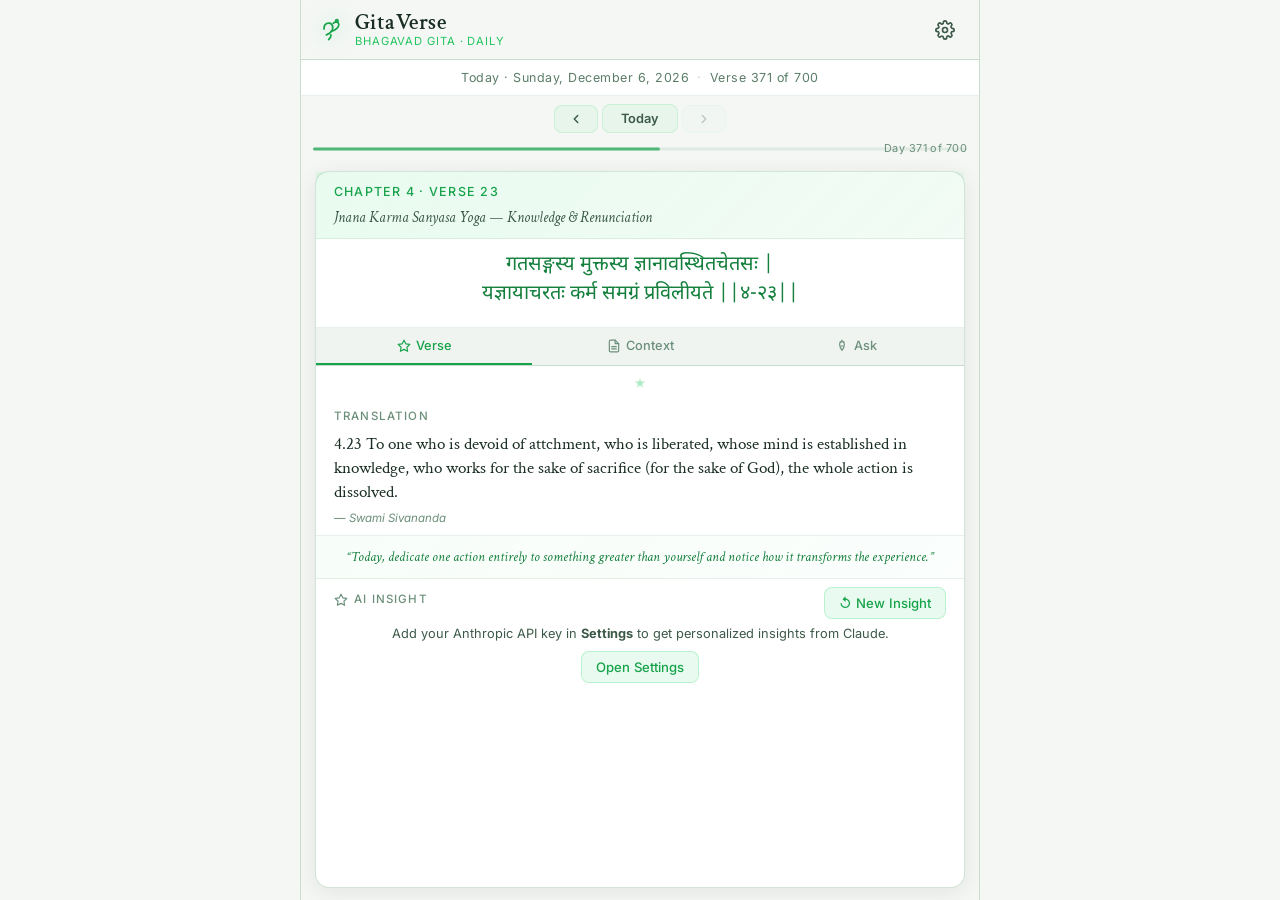
==== commit 634475b8: "feat: unlock zoom, replace emoji with SVGs, add day navigation + progress, simplify settings to them" ====
--- a/index.html
+++ b/index.html
@@ -2,7 +2,7 @@
 <html lang="en">
 <head>
   <meta charset="UTF-8">
-  <meta name="viewport" content="width=device-width, initial-scale=1.0, maximum-scale=1.0">
+  <meta name="viewport" content="width=device-width, initial-scale=1.0">
   <meta name="theme-color" content="#0b0f0d">
   <meta name="description" content="Daily wisdom from the Bhagavad Gita — one shloka at a time, cycling through all 700 verses.">
   <meta name="apple-mobile-web-app-capable" content="yes">
@@ -34,7 +34,7 @@
     <header class="header">
       <div class="header-inner">
         <div class="logo">
-          <span class="om" aria-hidden="true">ॐ</span>
+          <span class="om" aria-hidden="true"><svg class="icon icon-om" width="28" height="28" viewBox="0 0 24 24" fill="none" stroke="currentColor" stroke-width="1.5" stroke-linecap="round" stroke-linejoin="round"><path d="M6 12c0-3 1.5-5 4-5s3.5 2 3.5 4c0 3-2.5 5-5.5 6"/><path d="M14 7c1.5-1 3-1.5 4-.5s1 3-1 5c-1.5 1.5-3.5 2.5-5 2.5"/><circle cx="17" cy="5" r="1"/><path d="M12 17c0 1.5-.5 3-2 4"/></svg></span>
           <div class="logo-text">
             <span class="logo-title">GitaVerse</span>
             <span class="logo-sub">Bhagavad Gita · Daily</span>
@@ -57,7 +57,17 @@
     </div>
 
     <div class="history-nav">
-      <button class="btn-secondary btn-sm" id="yesterdayBtn">← Yesterday</button>
+      <button class="nav-btn" id="prevBtn" aria-label="Previous day">
+        <svg width="14" height="14" viewBox="0 0 24 24" fill="none" stroke="currentColor" stroke-width="2.5" stroke-linecap="round" stroke-linejoin="round"><polyline points="15 18 9 12 15 6"/></svg>
+      </button>
+      <button class="nav-btn nav-today" id="todayBtn" aria-label="Go to today">Today</button>
+      <button class="nav-btn" id="nextBtn" aria-label="Next day">
+        <svg width="14" height="14" viewBox="0 0 24 24" fill="none" stroke="currentColor" stroke-width="2.5" stroke-linecap="round" stroke-linejoin="round"><polyline points="9 18 15 12 9 6"/></svg>
+      </button>
+    </div>
+    <div class="progress-strip">
+      <div class="progress-bar" id="progressBar"></div>
+      <span class="progress-label" id="progressLabel"></span>
     </div>
 
     <!-- Main -->
@@ -65,13 +75,13 @@
 
       <!-- Loading -->
       <div class="state-loading" id="stateLoading">
-        <div class="loader-om">ॐ</div>
+        <div class="loader-om"><svg class="icon icon-om" width="48" height="48" viewBox="0 0 24 24" fill="none" stroke="currentColor" stroke-width="1.5" stroke-linecap="round" stroke-linejoin="round"><path d="M6 12c0-3 1.5-5 4-5s3.5 2 3.5 4c0 3-2.5 5-5.5 6"/><path d="M14 7c1.5-1 3-1.5 4-.5s1 3-1 5c-1.5 1.5-3.5 2.5-5 2.5"/><circle cx="17" cy="5" r="1"/><path d="M12 17c0 1.5-.5 3-2 4"/></svg></div>
         <p>Loading today's shloka…</p>
       </div>
 
       <!-- Error -->
       <div class="state-error hidden" id="stateError">
-        <div class="state-icon">🙏</div>
+        <div class="state-icon"><svg class="icon icon-prayer" width="48" height="48" viewBox="0 0 24 24" fill="none" stroke="currentColor" stroke-width="1.5" stroke-linecap="round" stroke-linejoin="round"><path d="M12 2v2"/><path d="M9 5c0 0-1 2-1 5s1 6 4 9"/><path d="M15 5c0 0 1 2 1 5s-1 6-4 9"/><path d="M9 5h6"/><path d="M10 12h4"/></svg></div>
         <h2>Couldn't load shloka</h2>
         <p id="errorMsg">Please check your connection and try again.</p>
         <button class="btn-primary" id="retryBtn">Try Again</button>
@@ -104,14 +114,14 @@
 
         <!-- Tab Navigation -->
         <div class="tab-bar">
-          <button class="tab-btn active" data-tab="verse">✨ Verse</button>
-          <button class="tab-btn" data-tab="context">📜 Context</button>
-          <button class="tab-btn" data-tab="ask">🙏 Ask</button>
+          <button class="tab-btn active" data-tab="verse"><svg class="icon icon-tab" width="14" height="14" viewBox="0 0 24 24" fill="none" stroke="currentColor" stroke-width="2" stroke-linecap="round" stroke-linejoin="round"><polygon points="12 2 15.09 8.26 22 9.27 17 14.14 18.18 21.02 12 17.77 5.82 21.02 7 14.14 2 9.27 8.91 8.26 12 2"/></svg> Verse</button>
+          <button class="tab-btn" data-tab="context"><svg class="icon icon-tab" width="14" height="14" viewBox="0 0 24 24" fill="none" stroke="currentColor" stroke-width="2" stroke-linecap="round" stroke-linejoin="round"><path d="M14 2H6a2 2 0 0 0-2 2v16a2 2 0 0 0 2 2h12a2 2 0 0 0 2-2V8z"/><polyline points="14 2 14 8 20 8"/><line x1="16" y1="13" x2="8" y2="13"/><line x1="16" y1="17" x2="8" y2="17"/></svg> Context</button>
+          <button class="tab-btn" data-tab="ask"><svg class="icon icon-tab" width="14" height="14" viewBox="0 0 24 24" fill="none" stroke="currentColor" stroke-width="2" stroke-linecap="round" stroke-linejoin="round"><path d="M12 2v2"/><path d="M9 5c0 0-1 2-1 5s1 6 4 9"/><path d="M15 5c0 0 1 2 1 5s-1 6-4 9"/><path d="M9 5h6"/><path d="M10 12h4"/></svg> Ask</button>
         </div>
 
         <!-- Tab: Verse (default) -->
         <div class="tab-panel active" id="tabVerse" data-tab="verse">
-          <div class="ornament">✦</div>
+          <div class="ornament"><svg class="icon icon-ornament" width="12" height="12" viewBox="0 0 24 24" fill="currentColor"><path d="M12 2l2.4 7.2H22l-6 4.8 2.4 7.2L12 16.4l-6.4 4.8 2.4-7.2-6-4.8h7.6z"/></svg></div>
           <section class="translation-block">
             <h2 class="block-label">Translation</h2>
             <p class="translation-text" id="translationText"></p>
@@ -122,7 +132,7 @@
           </div>
           <section class="ai-section" id="aiSection">
             <div class="ai-header">
-              <h2 class="block-label">✨ AI Insight</h2>
+              <h2 class="block-label"><svg class="icon icon-tab" width="14" height="14" viewBox="0 0 24 24" fill="none" stroke="currentColor" stroke-width="2" stroke-linecap="round" stroke-linejoin="round"><polygon points="12 2 15.09 8.26 22 9.27 17 14.14 18.18 21.02 12 17.77 5.82 21.02 7 14.14 2 9.27 8.91 8.26 12 2"/></svg> AI Insight</h2>
               <button class="btn-secondary btn-sm" id="aiRefresh">↺ New Insight</button>
             </div>
             <div id="aiSetupPrompt" class="ai-setup">
@@ -135,7 +145,7 @@
                 <div id="turnstileWidget"></div>
               </div>
               <div id="aiLoading" class="ai-loading hidden">
-                <div class="loader-om small">ॐ</div>
+                <div class="loader-om small"><svg class="icon icon-om" width="24" height="24" viewBox="0 0 24 24" fill="none" stroke="currentColor" stroke-width="1.5" stroke-linecap="round" stroke-linejoin="round"><path d="M6 12c0-3 1.5-5 4-5s3.5 2 3.5 4c0 3-2.5 5-5.5 6"/><path d="M14 7c1.5-1 3-1.5 4-.5s1 3-1 5c-1.5 1.5-3.5 2.5-5 2.5"/><circle cx="17" cy="5" r="1"/><path d="M12 17c0 1.5-.5 3-2 4"/></svg></div>
                 <span>Contemplating…</span>
               </div>
               <div id="aiText" class="ai-text"></div>
@@ -146,7 +156,7 @@
         <!-- Tab: Context -->
         <div class="tab-panel" id="tabContext" data-tab="context">
           <section class="story-section">
-            <h2 class="block-label">📜 Battlefield Context</h2>
+            <h2 class="block-label"><svg class="icon icon-tab" width="14" height="14" viewBox="0 0 24 24" fill="none" stroke="currentColor" stroke-width="2" stroke-linecap="round" stroke-linejoin="round"><path d="M14 2H6a2 2 0 0 0-2 2v16a2 2 0 0 0 2 2h12a2 2 0 0 0 2-2V8z"/><polyline points="14 2 14 8 20 8"/><line x1="16" y1="13" x2="8" y2="13"/><line x1="16" y1="17" x2="8" y2="17"/></svg> Battlefield Context</h2>
             <p class="story-text" id="storyText"></p>
           </section>
         </div>
@@ -154,14 +164,14 @@
         <!-- Tab: Ask Krishna -->
         <div class="tab-panel" id="tabAsk" data-tab="ask">
           <section class="ask-krishna-section">
-            <h2 class="block-label ask-krishna-label">🙏 Ask Krishna</h2>
+            <h2 class="block-label ask-krishna-label"><svg class="icon icon-tab" width="14" height="14" viewBox="0 0 24 24" fill="none" stroke="currentColor" stroke-width="2" stroke-linecap="round" stroke-linejoin="round"><path d="M12 2v2"/><path d="M9 5c0 0-1 2-1 5s1 6 4 9"/><path d="M15 5c0 0 1 2 1 5s-1 6-4 9"/><path d="M9 5h6"/><path d="M10 12h4"/></svg> Ask Krishna</h2>
             <p class="ask-krishna-hint">Ask a question about life — Krishna will answer through today's verse.</p>
             <div class="ask-krishna-input-row">
               <input type="text" id="askKrishnaInput" class="ask-krishna-input" placeholder="What's on your mind today?" maxlength="500" autocomplete="off">
               <button class="btn-primary btn-sm" id="askKrishnaBtn">Ask</button>
             </div>
             <div id="askKrishnaLoading" class="ai-loading hidden">
-              <div class="loader-om small">ॐ</div>
+              <div class="loader-om small"><svg class="icon icon-om" width="24" height="24" viewBox="0 0 24 24" fill="none" stroke="currentColor" stroke-width="1.5" stroke-linecap="round" stroke-linejoin="round"><path d="M6 12c0-3 1.5-5 4-5s3.5 2 3.5 4c0 3-2.5 5-5.5 6"/><path d="M14 7c1.5-1 3-1.5 4-.5s1 3-1 5c-1.5 1.5-3.5 2.5-5 2.5"/><circle cx="17" cy="5" r="1"/><path d="M12 17c0 1.5-.5 3-2 4"/></svg></div>
               <span>Krishna contemplates…</span>
             </div>
             <div id="askKrishnaResponse" class="ask-krishna-response hidden"></div>
@@ -187,38 +197,17 @@
     <div class="drawer-body">
 
       <div class="setting-group">
-        <label class="setting-label" for="apiKeyInput">Anthropic API Key</label>
-        <p class="setting-desc">
-          Powers the ✨ AI Insight feature — Claude gives you a personalized,
-          conversational take on each shloka. Your key is stored locally on this device only.
-        </p>
-        <input type="password" id="apiKeyInput" class="text-input" placeholder="sk-ant-api03-…" autocomplete="off" spellcheck="false">
-        <div class="btn-row">
-          <button class="btn-primary btn-sm" id="saveApiKey">Save Key</button>
-          <button class="btn-ghost btn-sm" id="clearApiKey">Clear</button>
-        </div>
-        <p class="api-key-status" id="apiKeyStatus"></p>
-      </div>
-
-      <div class="setting-group">
-        <label class="setting-label">About GitaVerse</label>
-        <p class="setting-desc">
-          Shows one shloka per day from all 700 verses of the Bhagavad Gita in a
-          deterministic sequence — no repeats for 700 days (~2 years), then it cycles.
-          The order is the same for everyone, no account or database needed.
-        </p>
-        <p class="setting-desc">
-          <strong>Data:</strong> Translations by Swami Sivananda via the
-          <a href="https://vedicscriptures.github.io" target="_blank" rel="noopener" class="link">Vedic Scriptures API</a>.
-          Sanskrit audio from <a href="https://gita-audio.jkyog.org" target="_blank" rel="noopener" class="link">gita-audio.jkyog.org</a>.
-        </p>
-      </div>
-
-      <div class="setting-group">
-        <label class="setting-label">Cache</label>
-        <p class="setting-desc">Loaded shlokas are cached locally for offline use.</p>
-        <button class="btn-ghost btn-sm" id="clearCache">Clear Cache</button>
-        <span class="setting-desc" id="cacheInfo"></span>
+        <label class="setting-label">Appearance</label>
+        <div class="theme-toggle" id="themeToggle">
+          <button class="theme-option" data-theme="light">
+            <svg width="18" height="18" viewBox="0 0 24 24" fill="none" stroke="currentColor" stroke-width="2" stroke-linecap="round" stroke-linejoin="round"><circle cx="12" cy="12" r="5"/><line x1="12" y1="1" x2="12" y2="3"/><line x1="12" y1="21" x2="12" y2="23"/><line x1="4.22" y1="4.22" x2="5.64" y2="5.64"/><line x1="18.36" y1="18.36" x2="19.78" y2="19.78"/><line x1="1" y1="12" x2="3" y2="12"/><line x1="21" y1="12" x2="23" y2="12"/><line x1="4.22" y1="19.78" x2="5.64" y2="18.36"/><line x1="18.36" y1="5.64" x2="19.78" y2="4.22"/></svg>
+            Light
+          </button>
+          <button class="theme-option" data-theme="dark">
+            <svg width="18" height="18" viewBox="0 0 24 24" fill="none" stroke="currentColor" stroke-width="2" stroke-linecap="round" stroke-linejoin="round"><path d="M21 12.79A9 9 0 1 1 11.21 3 7 7 0 0 0 21 12.79z"/></svg>
+            Dark
+          </button>
+        </div>
       </div>
 
     </div>
--- a/style.css
+++ b/style.css
@@ -95,12 +95,12 @@
 }
 
 .om {
-  font-family: var(--font-deva);
-  font-size: 2rem;
   color: var(--gold);
   line-height: 1;
-  text-shadow: 0 0 20px rgba(74,222,128,0.5);
+  filter: drop-shadow(0 0 10px rgba(74,222,128,0.5));
   user-select: none;
+  display: flex;
+  align-items: center;
 }
 
 .logo-text {
@@ -158,8 +158,87 @@
 
 .history-nav {
   display: flex;
-  justify-content: flex-end;
+  justify-content: center;
+  align-items: center;
+  gap: 4px;
   padding: 8px 12px 0;
+}
+
+.nav-btn {
+  background: rgba(74,222,128,0.08);
+  border: 1px solid rgba(74,222,128,0.2);
+  border-radius: var(--radius-sm);
+  color: var(--cream-dim);
+  font-family: var(--font-ui);
+  font-size: 0.8rem;
+  font-weight: 500;
+  padding: 6px 14px;
+  cursor: pointer;
+  transition: background 0.2s, color 0.2s, border-color 0.2s, opacity 0.2s;
+  display: flex;
+  align-items: center;
+  gap: 4px;
+}
+
+.nav-btn:hover { background: rgba(74,222,128,0.15); color: var(--gold); }
+.nav-btn:disabled { opacity: 0.3; cursor: not-allowed; }
+
+.nav-today {
+  font-weight: 600;
+  padding: 6px 18px;
+}
+
+.nav-today.active {
+  background: var(--gold);
+  color: var(--bg);
+  border-color: var(--gold);
+}
+
+.nav-today.active:hover {
+  background: var(--gold-light);
+}
+
+/* --- Progress Strip --- */
+.progress-strip {
+  position: relative;
+  height: 20px;
+  margin: 6px 12px 0;
+  display: flex;
+  align-items: center;
+}
+
+.progress-bar {
+  position: absolute;
+  left: 0;
+  top: 50%;
+  transform: translateY(-50%);
+  height: 3px;
+  background: var(--gold);
+  border-radius: 2px;
+  transition: width 0.4s ease;
+  opacity: 0.7;
+}
+
+.progress-strip::before {
+  content: '';
+  position: absolute;
+  left: 0;
+  right: 0;
+  top: 50%;
+  transform: translateY(-50%);
+  height: 3px;
+  background: var(--border-soft);
+  border-radius: 2px;
+}
+
+.progress-label {
+  position: relative;
+  z-index: 1;
+  margin-left: auto;
+  font-size: 0.68rem;
+  color: var(--muted);
+  font-family: var(--font-ui);
+  letter-spacing: 0.04em;
 }
 
 /* --- Main --- */
@@ -186,14 +265,15 @@
 }
 
 .loader-om {
-  font-family: var(--font-deva);
-  font-size: 4rem;
   color: var(--gold);
   animation: om-pulse 2s ease-in-out infinite;
-  text-shadow: 0 0 30px rgba(74,222,128,0.4);
-}
-
-.loader-om.small { font-size: 2rem; }
+  filter: drop-shadow(0 0 15px rgba(74,222,128,0.4));
+  display: flex;
+  align-items: center;
+  justify-content: center;
+}
+
+.loader-om.small svg { width: 24px; height: 24px; }
 
 @keyframes om-pulse {
   0%, 100% { opacity: 0.6; transform: scale(0.95); }
@@ -210,7 +290,6 @@
   background: var(--bg-card);
   border: 1px solid var(--border);
   border-radius: var(--radius);
-  overflow: hidden;
   box-shadow: var(--shadow);
   animation: card-in 0.4s ease;
   flex: 1;
@@ -414,50 +493,9 @@
 .ai-section {
   border-bottom: none;
   padding: 8px 14px 10px;
+  flex: 1;
   min-height: 0;
   overflow-y: auto;
-}
-
-.ai-header {
-  display: flex;
-  align-items: center;
-  justify-content: space-between;
-  gap: 8px;
-  margin-bottom: 6px;
-}
-
-.ai-setup { text-align: center; }
-.ai-setup p { font-size: 0.8rem; color: var(--cream-dim); line-height: 1.4; margin-bottom: 8px; }
-
-.ai-loading {
-  display: flex;
-  align-items: center;
-  gap: 10px;
-  justify-content: center;
-  padding: 16px 0;
-  color: var(--gold-dim);
-  font-size: 0.9rem;
-}
-
-.captcha-wrap {
-  border: 1px solid var(--border-soft);
-  border-radius: var(--radius-sm);
-  padding: 8px;
-  margin-bottom: 8px;
-  background: rgba(74,222,128,0.03);
-}
-
-.captcha-text {
-  font-size: 0.78rem;
-  color: var(--cream-dim);
-  margin-bottom: 6px;
-}
-
-#turnstileWidget {
-  min-height: 68px;
-  display: flex;
-  justify-content: center;
-  align-items: center;
 }
 
 .ai-text {
@@ -469,6 +507,48 @@
   margin-bottom: 0;
 }
 
+.ai-header {
+  display: flex;
+  align-items: center;
+  justify-content: space-between;
+  gap: 8px;
+  margin-bottom: 6px;
+}
+
+.ai-setup { text-align: center; }
+.ai-setup p { font-size: 0.8rem; color: var(--cream-dim); line-height: 1.4; margin-bottom: 8px; }
+
+.ai-loading {
+  display: flex;
+  align-items: center;
+  gap: 10px;
+  justify-content: center;
+  padding: 16px 0;
+  color: var(--gold-dim);
+  font-size: 0.9rem;
+}
+
+.captcha-wrap {
+  border: 1px solid var(--border-soft);
+  border-radius: var(--radius-sm);
+  padding: 8px;
+  margin-bottom: 8px;
+  background: rgba(74,222,128,0.03);
+}
+
+.captcha-text {
+  font-size: 0.78rem;
+  color: var(--cream-dim);
+  margin-bottom: 6px;
+}
+
+#turnstileWidget {
+  min-height: 68px;
+  display: flex;
+  justify-content: center;
+  align-items: center;
+}
+
 /* --- Navigation Bar (removed — today only) --- */
 
 /* --- Buttons --- */
@@ -568,10 +648,13 @@
 
 .tab-panel {
   display: none;
+  flex-direction: column;
+  min-height: 0;
 }
 
 .tab-panel.active {
-  display: block;
+  display: flex;
+  flex: 1;
 }
 
 /* --- Reflection Card --- */
@@ -597,6 +680,10 @@
 .ask-krishna-section {
   padding: 10px 14px 14px;
   border-top: 1px solid var(--border-soft);
+  flex: 1;
+  min-height: 0;
+  display: flex;
+  flex-direction: column;
 }
 
 .ask-krishna-label {
@@ -647,9 +734,9 @@
   line-height: 1.5;
   color: var(--cream);
   white-space: pre-wrap;
-  max-height: 250px;
+  flex: 1;
+  min-height: 0;
   overflow-y: auto;
-  padding-right: 4px;
 }
 
 /* --- Settings Drawer --- */
@@ -756,6 +843,99 @@
 .api-key-status.ok    { color: #86efac; }
 .api-key-status.error { color: #f87171; }
 
+/* --- Theme Toggle --- */
+.theme-toggle {
+  display: flex;
+  gap: 8px;
+}
+
+.theme-option {
+  flex: 1;
+  display: flex;
+  align-items: center;
+  justify-content: center;
+  gap: 8px;
+  background: rgba(255,255,255,0.04);
+  border: 1px solid var(--border);
+  border-radius: var(--radius-sm);
+  color: var(--cream-dim);
+  font-family: var(--font-ui);
+  font-size: 0.85rem;
+  font-weight: 500;
+  padding: 12px 16px;
+  cursor: pointer;
+  transition: background 0.2s, color 0.2s, border-color 0.2s;
+}
+
+.theme-option:hover { color: var(--gold); border-color: rgba(74,222,128,0.4); }
+.theme-option.active {
+  background: rgba(74,222,128,0.15);
+  color: var(--gold);
+  border-color: var(--gold);
+}
+
+/* --- SVG Icon Utility --- */
+.icon {
+  display: inline-block;
+  vertical-align: middle;
+  flex-shrink: 0;
+}
+
+.icon-tab { margin-right: 2px; }
+
+.icon-ornament { opacity: 0.6; }
+
+/* --- Light Theme --- */
+[data-theme="light"] {
+  --bg:          #f5f7f5;
+  --bg-card:     #ffffff;
+  --bg-card2:    #f0f4f1;
+  --border:      rgba(34, 120, 60, 0.2);
+  --border-soft: rgba(34, 120, 60, 0.1);
+
+  --gold:        #16a34a;
+  --gold-light:  #15803d;
+  --gold-dim:    #22c55e;
+  --saffron:     #059669;
+  --cream:       #1a2e23;
+  --cream-dim:   #3d5a49;
+  --muted:       #6b8f7a;
+
+  --text:        #1a2e23;
+  --text-dim:    #5a7d68;
+
+  --shadow:      0 4px 24px rgba(0,0,0,0.08);
+}
+
+[data-theme="light"] body {
+  background: var(--bg);
+}
+
+[data-theme="light"] .header {
+  background: var(--bg);
+}
+
+[data-theme="light"] .drawer-header {
+  background: var(--bg-card);
+}
+
+[data-theme="light"] .settings-drawer {
+  background: var(--bg-card);
+}
+
+[data-theme="light"] .om svg,
+[data-theme="light"] .loader-om svg {
+  filter: none;
+}
+
+[data-theme="light"] .sanskrit-text {
+  text-shadow: none;
+}
+
+[data-theme="light"] .nav-today.active {
+  color: #fff;
+}
+
 /* --- Responsive (larger screens) --- */
 @media (min-width: 480px) {
   .main { padding: 12px 14px; }
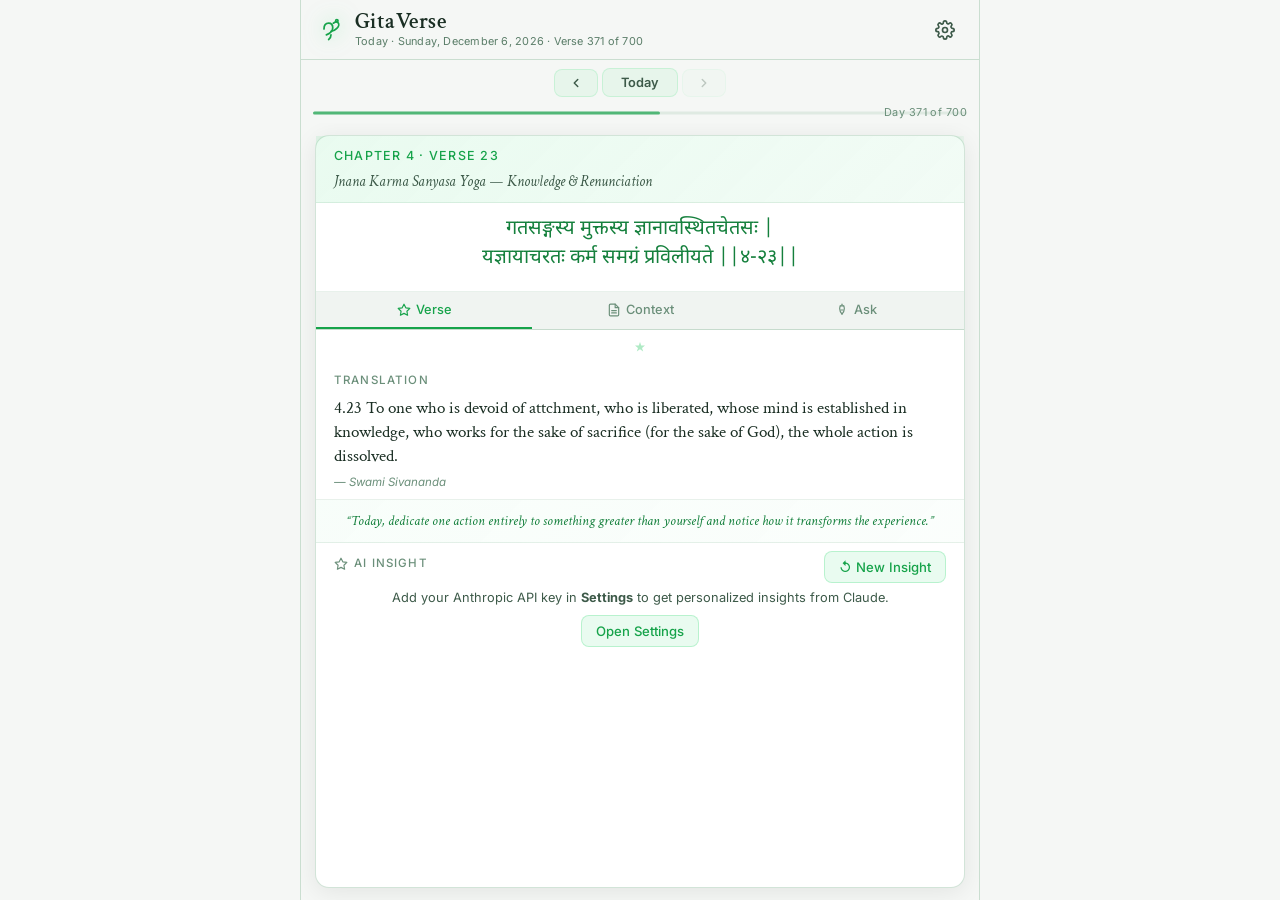
==== commit 90427b74: "ui: move day strip into header, add visible scrollbars in dark mode" ====
--- a/index.html
+++ b/index.html
@@ -37,7 +37,7 @@
           <span class="om" aria-hidden="true"><svg class="icon icon-om" width="28" height="28" viewBox="0 0 24 24" fill="none" stroke="currentColor" stroke-width="1.5" stroke-linecap="round" stroke-linejoin="round"><path d="M6 12c0-3 1.5-5 4-5s3.5 2 3.5 4c0 3-2.5 5-5.5 6"/><path d="M14 7c1.5-1 3-1.5 4-.5s1 3-1 5c-1.5 1.5-3.5 2.5-5 2.5"/><circle cx="17" cy="5" r="1"/><path d="M12 17c0 1.5-.5 3-2 4"/></svg></span>
           <div class="logo-text">
             <span class="logo-title">GitaVerse</span>
-            <span class="logo-sub">Bhagavad Gita · Daily</span>
+            <span class="logo-sub" id="dateDisplay"></span>
           </div>
         </div>
         <button class="icon-btn" id="settingsBtn" aria-label="Settings" title="Settings">
@@ -48,13 +48,6 @@
         </button>
       </div>
     </header>
-
-    <!-- Day strip -->
-    <div class="day-strip">
-      <span id="dateDisplay"></span>
-      <span class="day-divider">·</span>
-      <span id="dayProgress"></span>
-    </div>
 
     <div class="history-nav">
       <button class="nav-btn" id="prevBtn" aria-label="Previous day">
--- a/style.css
+++ b/style.css
@@ -31,11 +31,21 @@
   --shadow:      0 4px 24px rgba(0,0,0,0.5);
 
   --header-h:    60px;
-  --strip-h:     36px;
 }
 
 /* --- Reset & Base --- */
 *, *::before, *::after { box-sizing: border-box; margin: 0; padding: 0; }
+
+/* --- Scrollbar (dark mode) --- */
+::-webkit-scrollbar { width: 6px; height: 6px; }
+::-webkit-scrollbar-track { background: transparent; }
+::-webkit-scrollbar-thumb { background: rgba(74,222,128,0.3); border-radius: 3px; }
+::-webkit-scrollbar-thumb:hover { background: rgba(74,222,128,0.5); }
+* { scrollbar-width: thin; scrollbar-color: rgba(74,222,128,0.3) transparent; }
+
+[data-theme="light"] ::-webkit-scrollbar-thumb { background: rgba(34,120,60,0.3); }
+[data-theme="light"] ::-webkit-scrollbar-thumb:hover { background: rgba(34,120,60,0.5); }
+[data-theme="light"] * { scrollbar-color: rgba(34,120,60,0.3) transparent; }
 
 html {
   font-size: 16px;
@@ -119,11 +129,18 @@
 }
 
 .logo-sub {
-  font-size: 0.7rem;
-  color: var(--gold-dim);
-  letter-spacing: 0.08em;
-  text-transform: uppercase;
-  line-height: 1;
+  font-size: 0.68rem;
+  color: var(--text-dim);
+  letter-spacing: 0.02em;
+  line-height: 1.2;
+  white-space: nowrap;
+  overflow: hidden;
+  text-overflow: ellipsis;
+  max-width: 220px;
+}
+
+@media (min-width: 400px) {
+  .logo-sub { max-width: none; }
 }
 
 .icon-btn {
@@ -139,22 +156,6 @@
   transition: color 0.2s, background 0.2s;
 }
 .icon-btn:hover { color: var(--gold); background: rgba(74,222,128,0.08); }
-
-/* --- Day Strip --- */
-.day-strip {
-  height: var(--strip-h);
-  display: flex;
-  align-items: center;
-  justify-content: center;
-  gap: 8px;
-  font-size: 0.78rem;
-  color: var(--text-dim);
-  background: var(--bg-card);
-  border-bottom: 1px solid var(--border-soft);
-  letter-spacing: 0.04em;
-}
-
-.day-divider { opacity: 0.4; }
 
 .history-nav {
   display: flex;
